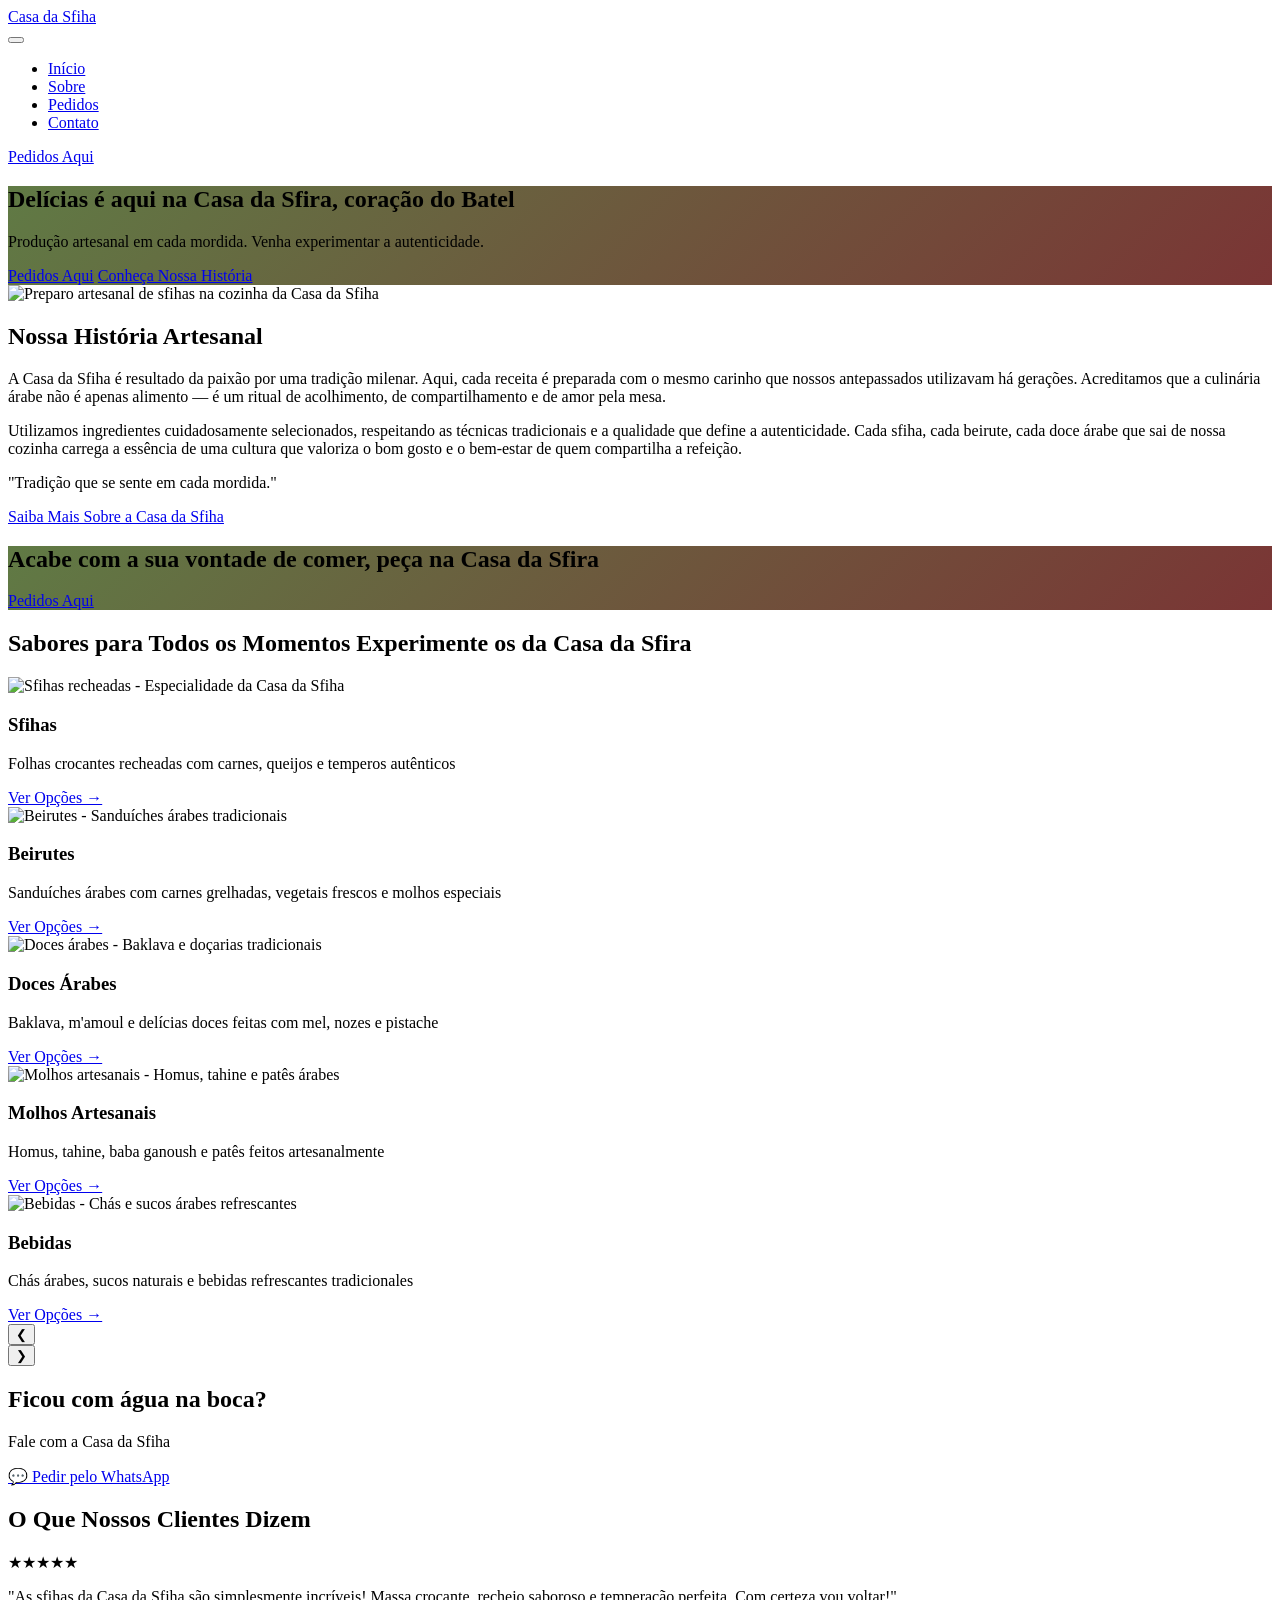
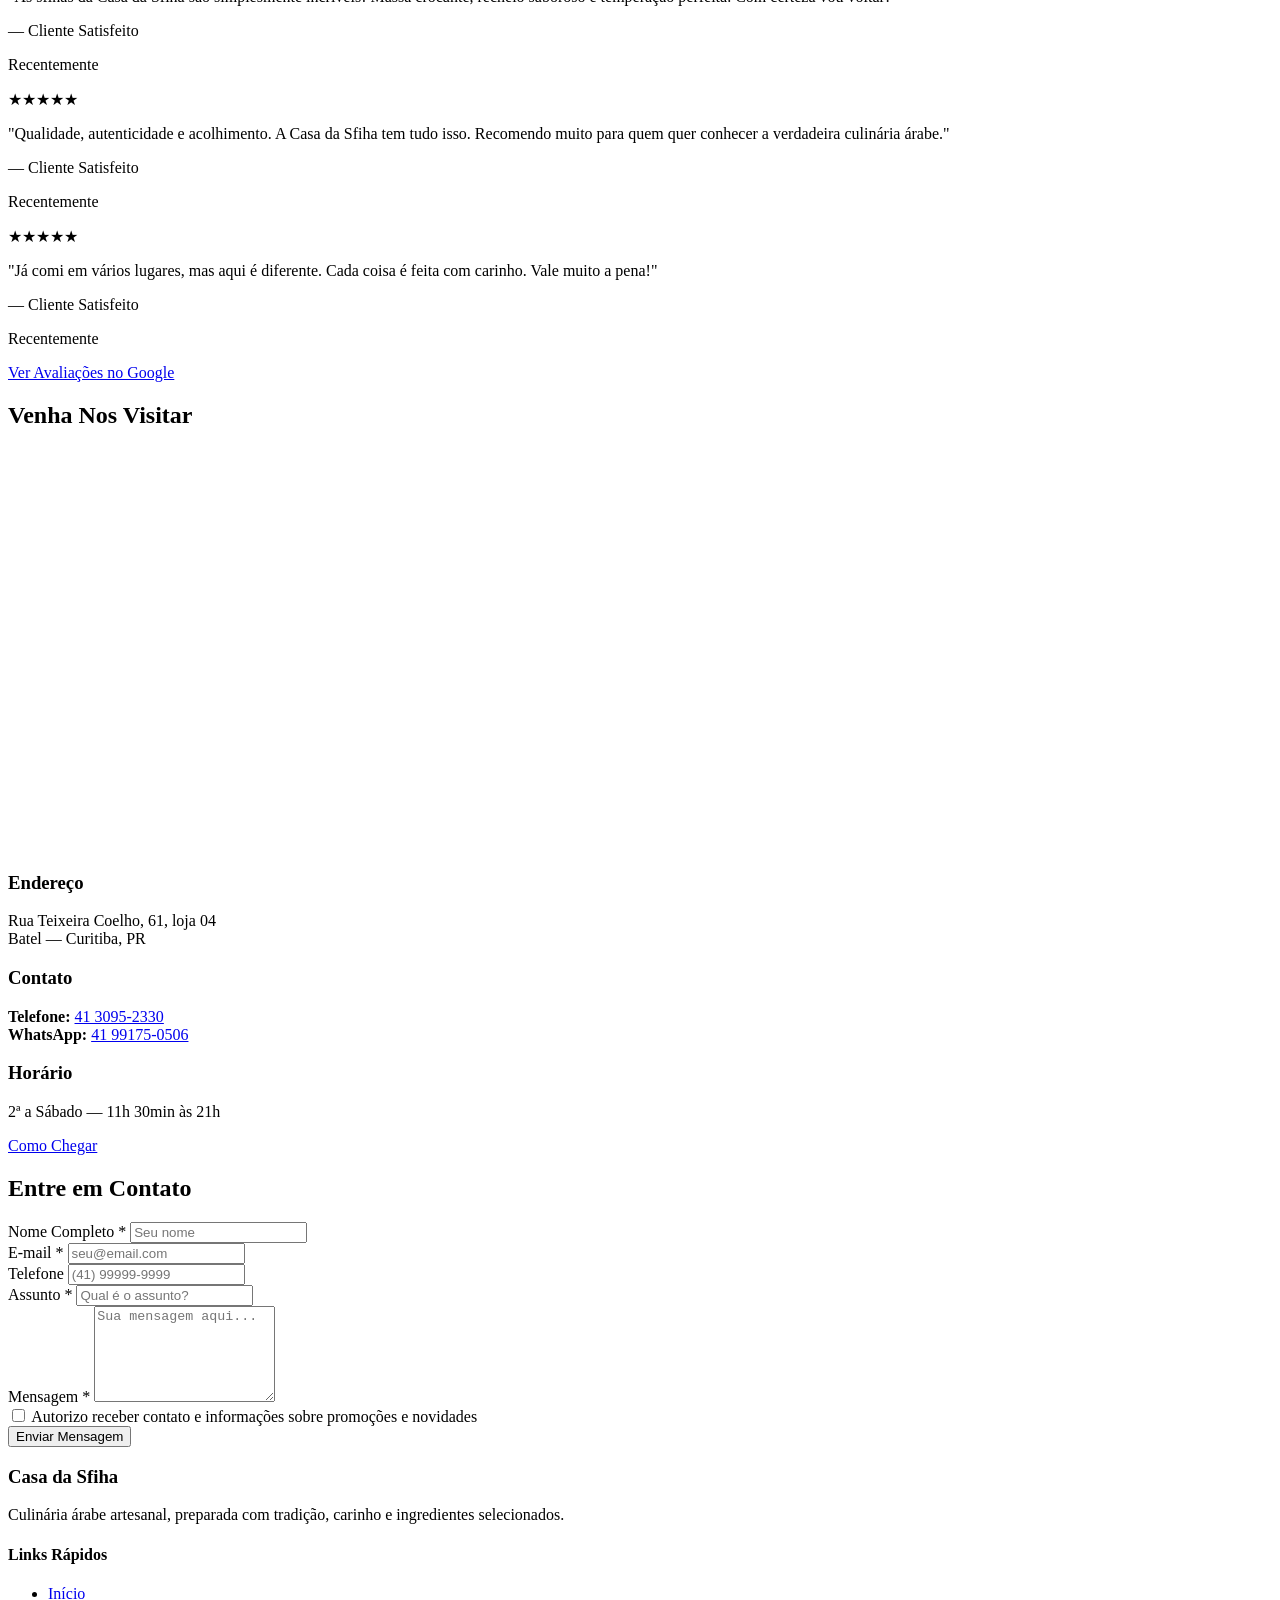
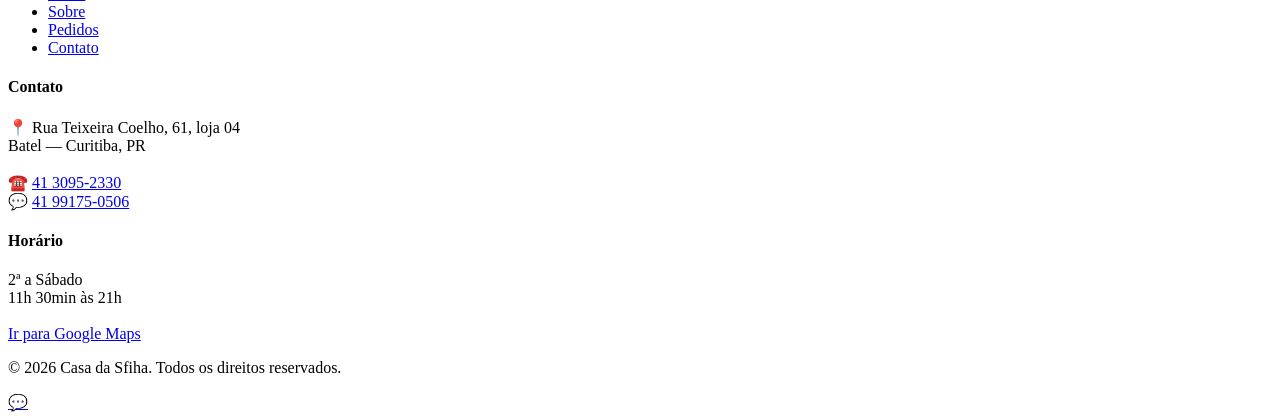
==== index.html @ df7fbed9 "Add files via upload" ====
<!DOCTYPE html>
<html lang="pt-BR">

<head>
    <meta charset="UTF-8">
    <meta name="viewport" content="width=device-width, initial-scale=1.0">
    <meta name="description"
        content="Casa da Sfiha - Culinária árabe artesanal em Curitiba. Sfihas, beirutes e doces árabes feitos com tradição e ingredientes selecionados.">
    <meta name="theme-color" content="#385916">

    <!-- Open Graph para compartilhamento -->
    <meta property="og:title" content="Casa da Sfiha - Culinária Árabe Artesanal">
    <meta property="og:description"
        content="Sfihas, beirutes e doces árabes feitos com tradição, carinho e ingredientes selecionados.">
    <meta property="og:type" content="business.business">
    <meta property="og:locale" content="pt_BR">

    <title>Casa da Sfiha | Culinária Árabe Artesanal em Curitiba</title>

    <!-- Favicon placeholder -->
    <link rel="icon"
        href="data:image/svg+xml,<svg xmlns='http://www.w3.org/2000/svg' viewBox='0 0 100 100'><text y='75' font-size='75' fill='%23385916'>🌯</text></svg>">

    <!-- Google Fonts -->
    <link rel="preconnect" href="https://fonts.googleapis.com">
    <link rel="preconnect" href="https://fonts.gstatic.com" crossorigin>
    <link
        href="https://fonts.googleapis.com/css2?family=Cormorant+Garamond:wght@400;600;700&family=Montserrat:wght@400;500;600;700&display=swap"
        rel="stylesheet">

    <link rel="stylesheet" href="css/style.css">

    <!-- JSON-LD Schema para Restaurante -->
    <script type="application/ld+json">
    {
        "@context": "https://schema.org",
        "@type": "Restaurant",
        "name": "Casa da Sfiha",
        "url": "https://www.casadasfiha.com.br",
        "telephone": "41 3095-2330",
        "address": {
            "@type": "PostalAddress",
            "streetAddress": "Rua Teixeira Coelho, 61, loja 04",
            "addressLocality": "Curitiba",
            "addressRegion": "PR",
            "postalCode": "80420-150",
            "addressCountry": "BR"
        },
        "priceRange": "$$",
        "cuisine": "Arab",
        "openingHoursSpecification": [
            {
                "@type": "OpeningHoursSpecification",
                "dayOfWeek": ["Monday", "Tuesday", "Wednesday", "Thursday", "Friday", "Saturday"],
                "opens": "11:30",
                "closes": "21:00"
            }
        ],
        "sameAs": [
            "https://maps.app.goo.gl/wYWVUgiZSMS3B4j86"
        ]
    }
    </script>
</head>

<body>
    <!-- ========== HEADER STICKY ========== -->
    <header class="header">
        <div class="header__container">
            <!-- Logo -->
            <div class="header__logo">
                <a href="index.html" class="logo-link">
                    <span class="logo-text">Casa da Sfiha</span>
                </a>
            </div>

            <!-- Menu Hamburguer (Mobile) -->
            <button class="header__menu-toggle" id="menuToggle" aria-label="Abrir menu" aria-expanded="false">
                <span></span>
                <span></span>
                <span></span>
            </button>

            <!-- Navegação -->
            <nav class="header__nav" id="headerNav">
                <ul class="header__nav-list">
                    <li><a href="index.html" class="header__nav-link nav-active">Início</a></li>
                    <li><a href="sobre.html" class="header__nav-link">Sobre</a></li>
                    <li><a href="pedidos.html" class="header__nav-link">Pedidos</a></li>
                    <li><a href="contato.html" class="header__nav-link">Contato</a></li>
                </ul>
            </nav>

            <!-- Botão CTA Principal -->
            <a href="pedidos.html" class="header__cta">Pedidos Aqui</a>
        </div>
    </header>

    <!-- ========== HERO SECTION ========== -->
    <section class="hero" id="hero"
        style="background: linear-gradient(135deg, rgba(56, 89, 22, 0.8) 0%, rgba(89, 2, 2, 0.8) 100%), url('images/casa-da-sfiha-hero.jpg') center/cover;">
        <div class="hero__content">
            <h1 class="hero__title">Delícias é aqui na Casa da Sfira, coração do Batel</h1>
            <p class="hero__subtitle">Produção artesanal em cada mordida. Venha experimentar a autenticidade.</p>

            <div class="hero__buttons">
                <a href="pedidos.html" class="btn btn--primary">Pedidos Aqui</a>
                <a href="sobre.html" class="btn btn--secondary">Conheça Nossa História</a>
            </div>
        </div>
        <!-- Placeholder para imagem de fundo -->
        <div class="hero__background"
            style="background: linear-gradient(135deg, rgba(56, 89, 22, 0.7) 0%, rgba(89, 2, 2, 0.7) 100%), url('assets/images/hero-banner.jpg') center/cover; background-attachment: fixed;">
        </div>
    </section>

    <!-- ========== SOBRE A HISTÓRIA ARTESANAL ========== -->
    <section class="section about-story">
        <div class="container">
            <div class="about-story__grid">
                <!-- Imagem -->
                <div class="about-story__image">
                    <!-- Placeholder: Substituir em assets/images/about-artisan.jpg -->
                    <img src="https://images.unsplash.com/photo-1546069901-ba9599a7e63c?w=600&h=500&fit=crop"
                        alt="Preparo artesanal de sfihas na cozinha da Casa da Sfiha" class="img-responsive">
                </div>

                <!-- Conteúdo -->
                <div class="about-story__content">
                    <h2 class="section__title">Nossa História Artesanal</h2>

                    <p class="about-story__text">
                        A Casa da Sfiha é resultado da paixão por uma tradição milenar. Aqui, cada receita é preparada
                        com o mesmo carinho que nossos antepassados utilizavam há gerações. Acreditamos que a culinária
                        árabe não é apenas alimento — é um ritual de acolhimento, de compartilhamento e de amor pela
                        mesa.
                    </p>

                    <p class="about-story__text">
                        Utilizamos ingredientes cuidadosamente selecionados, respeitando as técnicas tradicionais e a
                        qualidade que define a autenticidade. Cada sfiha, cada beirute, cada doce árabe que sai de nossa
                        cozinha carrega a essência de uma cultura que valoriza o bom gosto e o bem-estar de quem
                        compartilha a refeição.
                    </p>

                    <div class="about-story__highlight">
                        <p>"Tradição que se sente em cada mordida."</p>
                    </div>

                    <a href="sobre.html" class="btn btn--primary">Saiba Mais Sobre a Casa da Sfiha</a>
                </div>
            </div>
        </div>
    </section>

    <!-- ========== CTA DE IMPACTO ========== -->
    <section class="cta-banner"
        style="background: linear-gradient(135deg, rgba(56, 89, 22, 0.8) 0%, rgba(89, 2, 2, 0.8) 100%), url('https://images.unsplash.com/photo-1546069901-ba9599a7e63c?w=1200&h=400&fit=crop') center/cover;">
        <div class="container">
            <div class="cta-banner__content">
                <h1 class="cta-banner__title">Acabe com a sua vontade de comer, peça na Casa da Sfira
                </h1>
                <a href="pedidos.html" class="btn btn--tertiary">Pedidos Aqui</a>
            </div>
        </div>
    </section>

    <!-- ========== SEÇÃO CARDÁPIO ========== -->
    <section class="section menu-showcase">
        <div class="container">
            <h1 class="section__title">Sabores para Todos os Momentos Experimente os da Casa da Sfira</h1>

            <!-- Carrossel -->
            <div class="carousel">
                <div class="carousel__track" id="carouselTrack">
                    <!-- Card 1: Sfihas -->
                    <div class="carousel__slide">
                        <div class="menu-card">
                            <div class="menu-card__image">
                                <img src="https://images.unsplash.com/photo-1565958011504-98d6b56dd371?w=400&h=300&fit=crop"
                                    alt="Sfihas recheadas - Especialidade da Casa da Sfiha" class="img-responsive">
                            </div>
                            <div class="menu-card__content">
                                <h3 class="menu-card__title">Sfihas</h3>
                                <p class="menu-card__description">Folhas crocantes recheadas com carnes, queijos e
                                    temperos autênticos</p>
                                <a href="pedidos.html" class="menu-card__link">Ver Opções →</a>
                            </div>
                        </div>
                    </div>

                    <!-- Card 2: Beirutes -->
                    <div class="carousel__slide">
                        <div class="menu-card">
                            <div class="menu-card__image">
                                <img src="https://images.unsplash.com/photo-1520072959219-c595dc870360?w=400&h=300&fit=crop"
                                    alt="Beirutes - Sanduíches árabes tradicionais" class="img-responsive">
                            </div>
                            <div class="menu-card__content">
                                <h3 class="menu-card__title">Beirutes</h3>
                                <p class="menu-card__description">Sanduíches árabes com carnes grelhadas, vegetais
                                    frescos e molhos especiais</p>
                                <a href="pedidos.html" class="menu-card__link">Ver Opções →</a>
                            </div>
                        </div>
                    </div>

                    <!-- Card 3: Doces Árabes -->
                    <div class="carousel__slide">
                        <div class="menu-card">
                            <div class="menu-card__image">
                                <img src="https://images.unsplash.com/photo-1585518419759-71145c13c64a?w=400&h=300&fit=crop"
                                    alt="Doces árabes - Baklava e doçarias tradicionais" class="img-responsive">
                            </div>
                            <div class="menu-card__content">
                                <h3 class="menu-card__title">Doces Árabes</h3>
                                <p class="menu-card__description">Baklava, m'amoul e delícias doces feitas com mel,
                                    nozes e pistache</p>
                                <a href="pedidos.html" class="menu-card__link">Ver Opções →</a>
                            </div>
                        </div>
                    </div>

                    <!-- Card 4: Molhos -->
                    <div class="carousel__slide">
                        <div class="menu-card">
                            <div class="menu-card__image">
                                <img src="https://images.unsplash.com/photo-1580822184713-fc5400e7fe10?w=400&h=300&fit=crop"
                                    alt="Molhos artesanais - Homus, tahine e patês árabes" class="img-responsive">
                            </div>
                            <div class="menu-card__content">
                                <h3 class="menu-card__title">Molhos Artesanais</h3>
                                <p class="menu-card__description">Homus, tahine, baba ganoush e patês feitos
                                    artesanalmente</p>
                                <a href="pedidos.html" class="menu-card__link">Ver Opções →</a>
                            </div>
                        </div>
                    </div>

                    <!-- Card 5: Bebidas -->
                    <div class="carousel__slide">
                        <div class="menu-card">
                            <div class="menu-card__image">
                                <img src="https://images.unsplash.com/photo-1553530666-ba953a5ad39f?w=400&h=300&fit=crop"
                                    alt="Bebidas - Chás e sucos árabes refrescantes" class="img-responsive">
                            </div>
                            <div class="menu-card__content">
                                <h3 class="menu-card__title">Bebidas</h3>
                                <p class="menu-card__description">Chás árabes, sucos naturais e bebidas refrescantes
                                    tradicionales</p>
                                <a href="pedidos.html" class="menu-card__link">Ver Opções →</a>
                            </div>
                        </div>
                    </div>
                </div>

                <!-- Controles do Carrossel -->
                <div class="carousel__controls">
                    <button class="carousel__button carousel__button--prev" id="carouselPrev"
                        aria-label="Slide anterior">❮</button>
                    <div class="carousel__indicators" id="carouselIndicators"></div>
                    <button class="carousel__button carousel__button--next" id="carouselNext"
                        aria-label="Próximo slide">❯</button>
                </div>
            </div>
        </div>
    </section>

    <!-- ========== CTA WHATSAPP ========== -->
    <section class="section whatsapp-cta">
        <div class="container">
            <h2 class="whatsapp-cta__title">Ficou com água na boca?</h2>
            <p class="whatsapp-cta__subtitle">Fale com a Casa da Sfiha</p>

            <a href="https://wa.me/41991750506?text=Olá! Gostaria de fazer um pedido na Casa da Sfiha." target="_blank"
                rel="noopener noreferrer" class="btn btn--success">
                💬 Pedir pelo WhatsApp
            </a>

            <!-- Nota: Placeholder de WhatsApp configurável
            Para usar um número diferente, substitua:
            https://wa.me/41991750506 por https://wa.me/[SEU_NUMERO_COM_CODIGO_PAIS]
            -->
        </div>
    </section>

    <!-- ========== AVALIAÇÕES ========== -->
    <section class="section reviews">
        <div class="container">
            <h2 class="section__title">O Que Nossos Clientes Dizem</h2>

            <!-- Placeholder: Esses são comentários de demonstração
            Para adicionar avaliações reais, substitua os cards abaixo com dados reais do Google Maps ou deixe estruturado para integração via API -->

            <div class="reviews__grid">
                <!-- Card 1 -->
                <div class="review-card">
                    <div class="review-card__stars">★★★★★</div>
                    <p class="review-card__text">
                        "As sfihas da Casa da Sfiha são simplesmente incríveis! Massa crocante, recheio saboroso e
                        temperação perfeita. Com certeza vou voltar!"
                    </p>
                    <p class="review-card__author">— Cliente Satisfeito</p>
                    <p class="review-card__date">Recentemente</p>
                </div>

                <!-- Card 2 -->
                <div class="review-card">
                    <div class="review-card__stars">★★★★★</div>
                    <p class="review-card__text">
                        "Qualidade, autenticidade e acolhimento. A Casa da Sfiha tem tudo isso. Recomendo muito para
                        quem quer conhecer a verdadeira culinária árabe."
                    </p>
                    <p class="review-card__author">— Cliente Satisfeito</p>
                    <p class="review-card__date">Recentemente</p>
                </div>

                <!-- Card 3 -->
                <div class="review-card">
                    <div class="review-card__stars">★★★★★</div>
                    <p class="review-card__text">
                        "Já comi em vários lugares, mas aqui é diferente. Cada coisa é feita com carinho. Vale muito a
                        pena!"
                    </p>
                    <p class="review-card__author">— Cliente Satisfeito</p>
                    <p class="review-card__date">Recentemente</p>
                </div>
            </div>

            <div class="reviews__cta">
                <a href="https://maps.app.goo.gl/wYWVUgiZSMS3B4j86" target="_blank" rel="noopener noreferrer"
                    class="btn btn--primary">
                    Ver Avaliações no Google
                </a>
            </div>
        </div>
    </section>

    <!-- ========== LOCALIZAÇÃO E MAPA ========== -->
    <section class="section location">
        <div class="container">
            <h2 class="section__title">Venha Nos Visitar</h2>

            <div class="location__grid">
                <!-- Mapa -->
                <div class="location__map">
                    <iframe
                        src="https://www.google.com/maps/embed?pb=!1m18!1m12!1m3!1d3669.485749019373!2d-49.28891762346813!3d-25.441265387053656!2m3!1f0!2f0!3f0!3m2!1i1024!2i768!4f13.1!3m3!1m2!1s0x94dce38990947773%3A0xddafd2ebb3fb9949!2sR.%20Teixeira%20Coelho%2C%2061%20-%20Batel%2C%20Curitiba%20-%20PR%2C%2080420-150!5e0!3m2!1spt-BR!2sbr!4v1234567890"
                        width="100%" height="400" style="border:0;" allowfullscreen="" loading="lazy"
                        referrerpolicy="no-referrer-when-downgrade"
                        title="Localização da Casa da Sfiha no Google Maps"></iframe>
                </div>

                <!-- Informações -->
                <div class="location__info">
                    <h3>Endereço</h3>
                    <p class="location__address">
                        Rua Teixeira Coelho, 61, loja 04<br>
                        Batel — Curitiba, PR
                    </p>

                    <h3>Contato</h3>
                    <p>
                        <strong>Telefone:</strong> <a href="tel:4130952330">41 3095-2330</a><br>
                        <strong>WhatsApp:</strong> <a href="https://wa.me/41991750506" target="_blank"
                            rel="noopener noreferrer">41 99175-0506</a>
                    </p>

                    <h3>Horário</h3>
                    <p>2ª a Sábado — 11h 30min às 21h</p>

                    <a href="https://www.google.com/maps/place/R.+Teixeira+Coelho,+61+-+Batel,+Curitiba+-+PR,+80420-150/@-25.4412655,-49.2889176,17z/"
                        target="_blank" rel="noopener noreferrer" class="btn btn--primary">
                        Como Chegar
                    </a>
                </div>
            </div>
        </div>
    </section>

    <!-- ========== FORMULÁRIO DE CONTATO ========== -->
    <section class="section contact-form-section">
        <div class="container">
            <h2 class="section__title">Entre em Contato</h2>

            <form class="contact-form" id="contactForm" novalidate>
                <div class="form-group">
                    <label for="name" class="form-label">Nome Completo *</label>
                    <input type="text" id="name" name="name" class="form-input" placeholder="Seu nome" required
                        aria-required="true">
                    <span class="form-error" id="nameError"></span>
                </div>

                <div class="form-group">
                    <label for="email" class="form-label">E-mail *</label>
                    <input type="email" id="email" name="email" class="form-input" placeholder="seu@email.com" required
                        aria-required="true">
                    <span class="form-error" id="emailError"></span>
                </div>

                <div class="form-group">
                    <label for="phone" class="form-label">Telefone</label>
                    <input type="tel" id="phone" name="phone" class="form-input" placeholder="(41) 99999-9999">
                </div>

                <div class="form-group">
                    <label for="subject" class="form-label">Assunto *</label>
                    <input type="text" id="subject" name="subject" class="form-input" placeholder="Qual é o assunto?"
                        required aria-required="true">
                    <span class="form-error" id="subjectError"></span>
                </div>

                <div class="form-group">
                    <label for="message" class="form-label">Mensagem *</label>
                    <textarea id="message" name="message" class="form-input form-textarea"
                        placeholder="Sua mensagem aqui..." rows="6" required aria-required="true"></textarea>
                    <span class="form-error" id="messageError"></span>
                </div>

                <div class="form-group form-group--checkbox">
                    <input type="checkbox" id="consent" name="consent" class="form-checkbox">
                    <label for="consent" class="form-label form-label--checkbox">
                        Autorizo receber contato e informações sobre promoções e novidades
                    </label>
                </div>

                <button type="submit" class="btn btn--primary btn--large">Enviar Mensagem</button>

                <!-- Mensagem de sucesso (frontend apenas) -->
                <div class="form-success" id="formSuccess" style="display: none;">
                    ✓ Mensagem enviada com sucesso! Entraremos em contato em breve.
                </div>
            </form>

            <!-- Nota: Este formulário foi configurado para demonstração frontend apenas.
            Para integração com backend, configure um dos seguintes serviços:
            - Formspree (https://formspree.io/)
            - EmailJS (https://www.emailjs.com/)
            - Seu próprio backend (Node.js, PHP, etc.)
            -->
        </div>
    </section>

    <!-- ========== RODAPÉ ========== -->
    <footer class="footer">
        <div class="container">
            <div class="footer__grid">
                <!-- Logo e descrição -->
                <div class="footer__col">
                    <h3 class="footer__logo">Casa da Sfiha</h3>
                    <p class="footer__description">
                        Culinária árabe artesanal, preparada com tradição, carinho e ingredientes selecionados.
                    </p>
                </div>

                <!-- Links Rápidos -->
                <div class="footer__col">
                    <h4 class="footer__title">Links Rápidos</h4>
                    <ul class="footer__list">
                        <li><a href="index.html" class="footer__link">Início</a></li>
                        <li><a href="sobre.html" class="footer__link">Sobre</a></li>
                        <li><a href="pedidos.html" class="footer__link">Pedidos</a></li>
                        <li><a href="contato.html" class="footer__link">Contato</a></li>
                    </ul>
                </div>

                <!-- Contato -->
                <div class="footer__col">
                    <h4 class="footer__title">Contato</h4>
                    <p class="footer__contact">
                        📍 Rua Teixeira Coelho, 61, loja 04<br>
                        Batel — Curitiba, PR<br><br>
                        ☎️ <a href="tel:4130952330" class="footer__link">41 3095-2330</a><br>
                        💬 <a href="https://wa.me/41991750506" target="_blank" rel="noopener noreferrer"
                            class="footer__link">41 99175-0506</a>
                    </p>
                </div>

                <!-- Horário -->
                <div class="footer__col">
                    <h4 class="footer__title">Horário</h4>
                    <p class="footer__hours">
                        2ª a Sábado<br>
                        11h 30min às 21h<br><br>
                        <a href="https://maps.app.goo.gl/wYWVUgiZSMS3B4j86" target="_blank" rel="noopener noreferrer"
                            class="footer__link">
                            Ir para Google Maps
                        </a>
                    </p>
                </div>
            </div>

            <!-- Copyright -->
            <div class="footer__bottom">
                <p class="footer__copyright">© 2026 Casa da Sfiha. Todos os direitos reservados.</p>
            </div>
        </div>
    </footer>

    <!-- ========== BOTÃO FLUTUANTE WHATSAPP ========== -->
    <a href="https://wa.me/41991750506?text=Olá! Gostaria de fazer um pedido na Casa da Sfiha." target="_blank"
        rel="noopener noreferrer" class="whatsapp-float" aria-label="Contato WhatsApp" title="Fale conosco no WhatsApp">
        💬
    </a>

    <!-- Script -->
    <script src="js/script.js"></script>
</body>

</html>
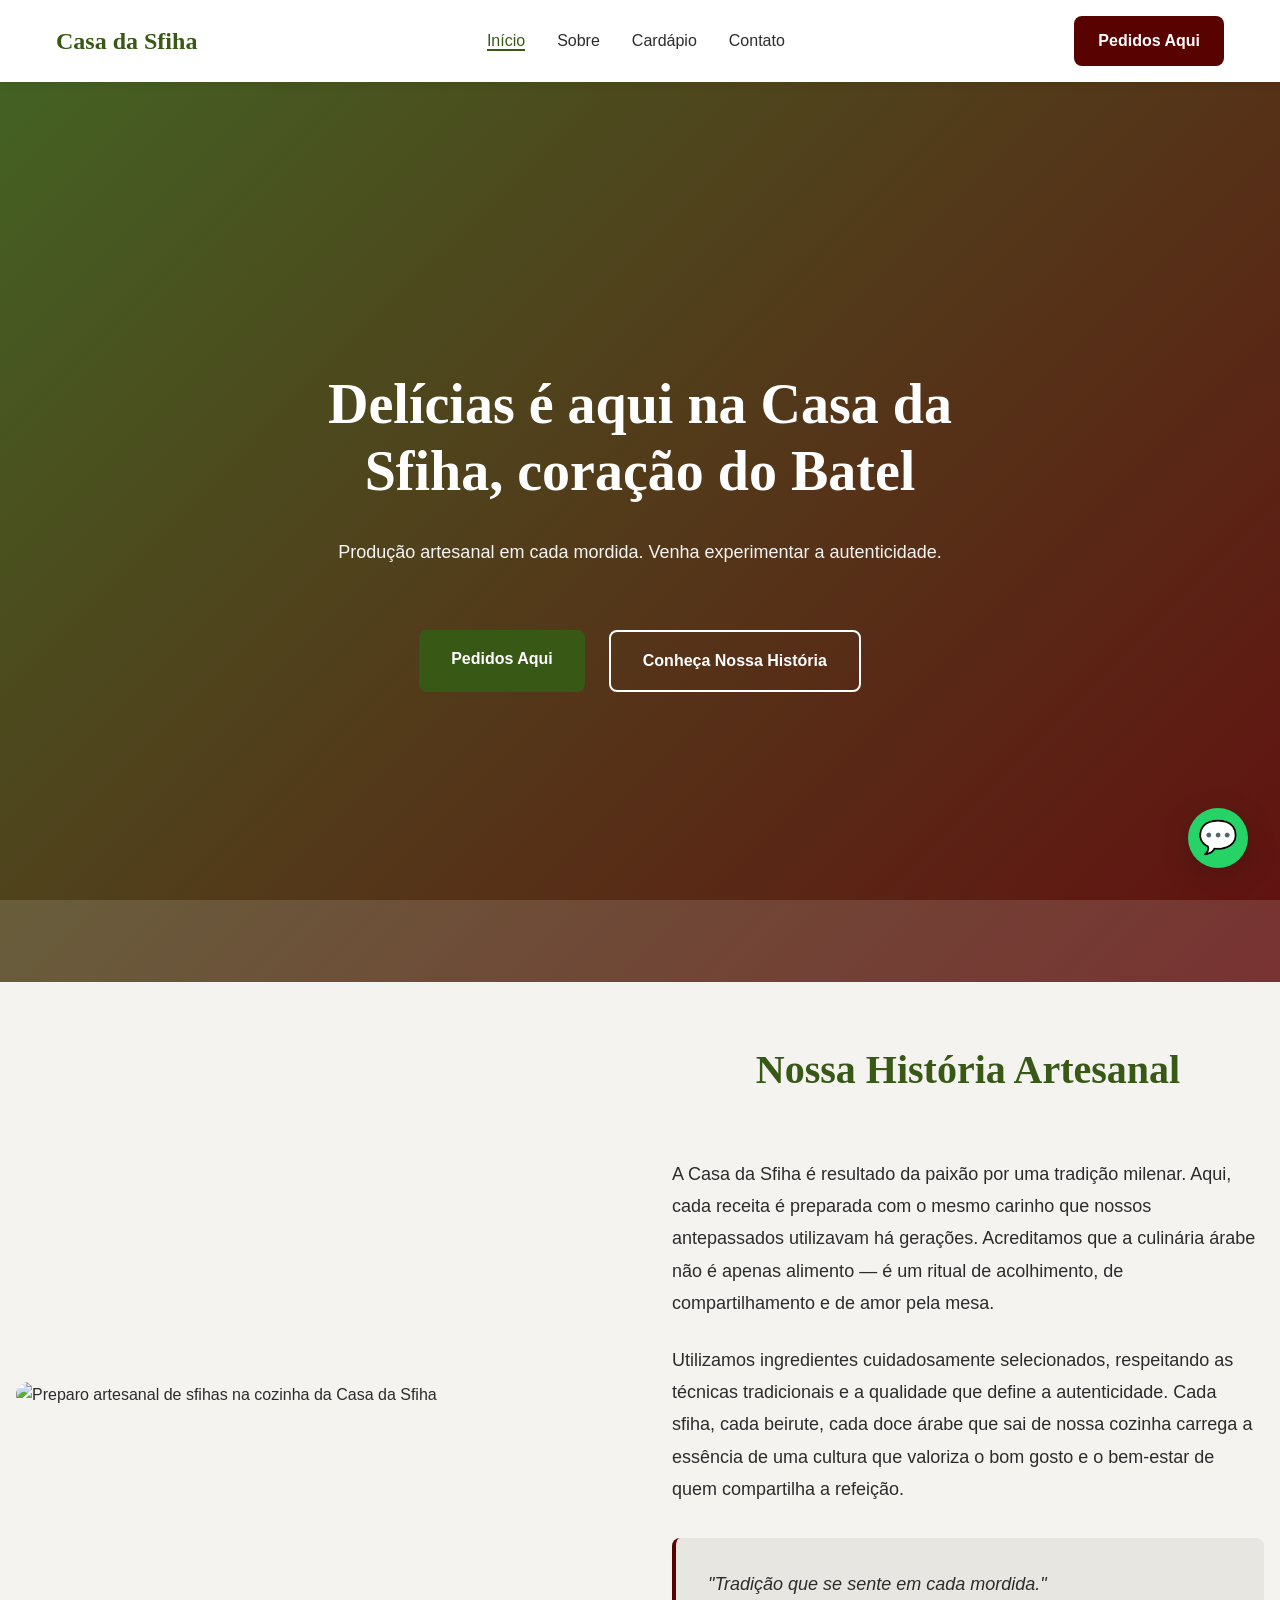
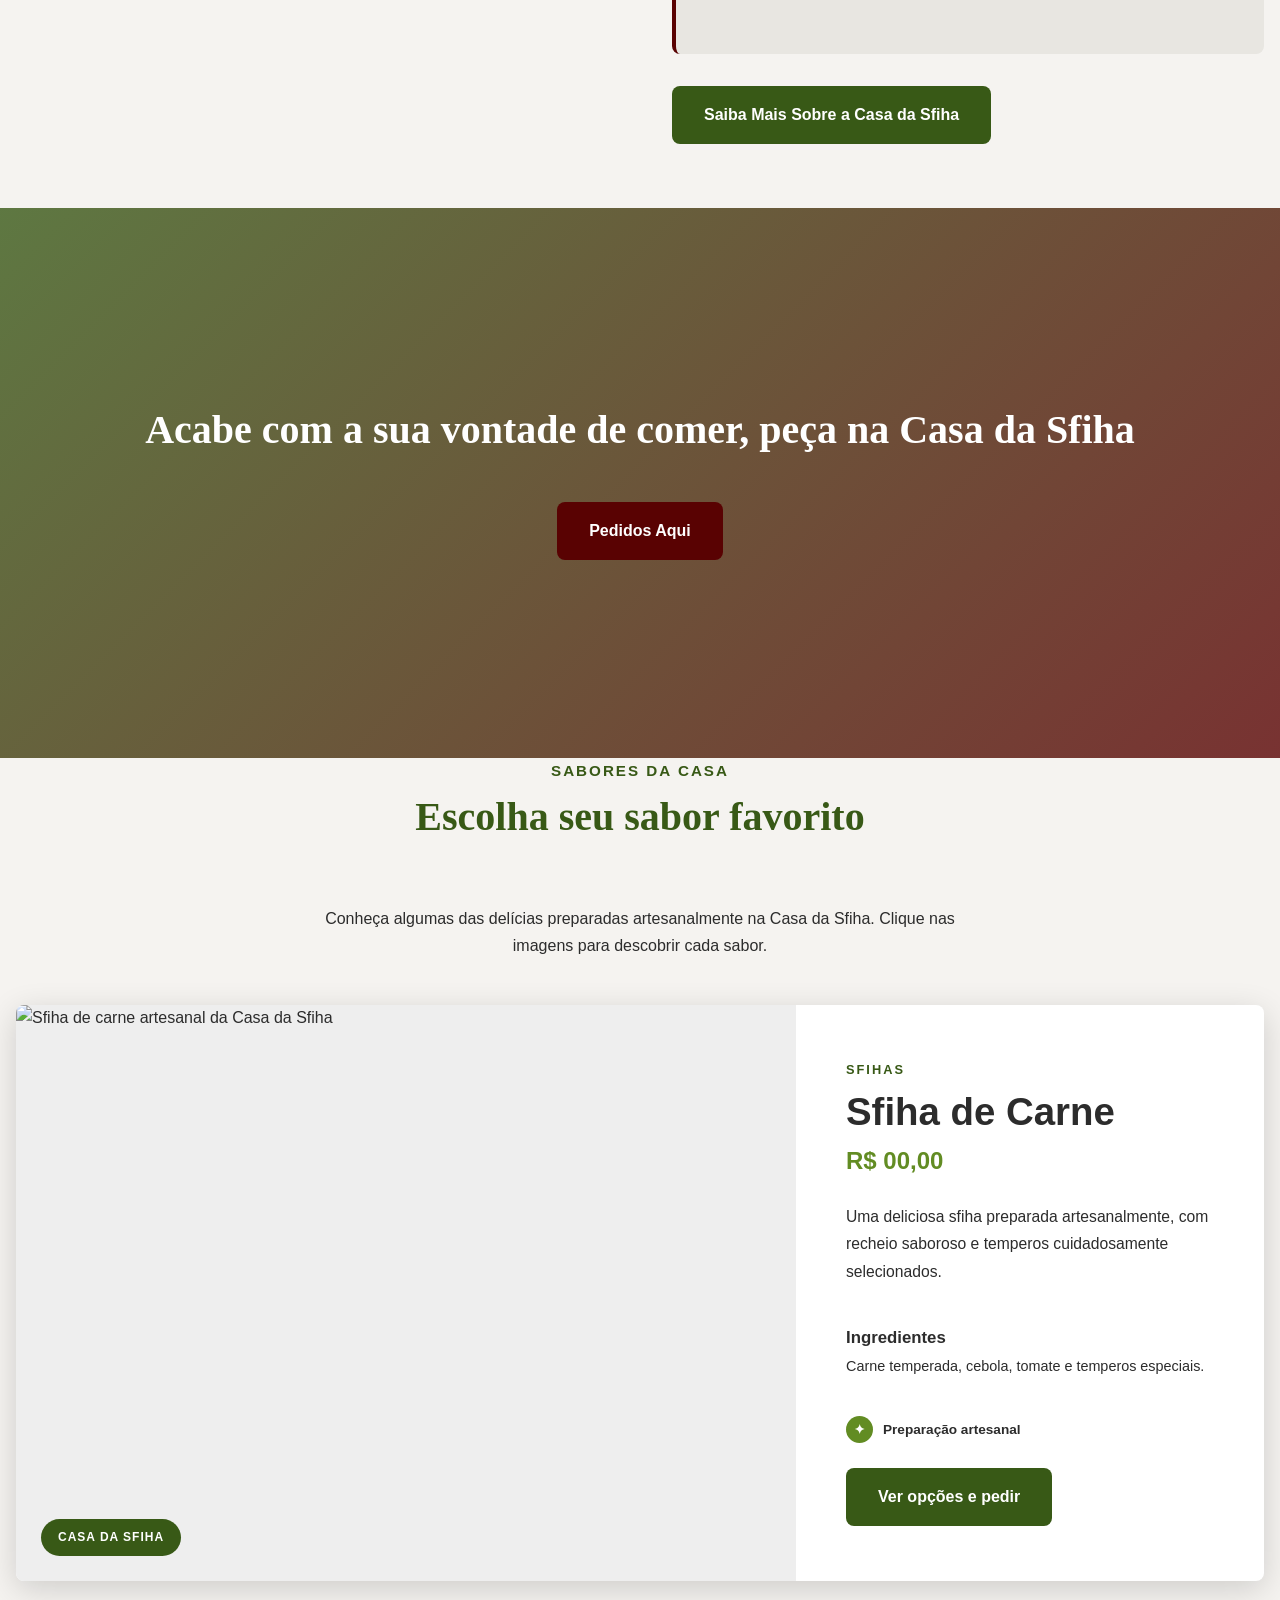
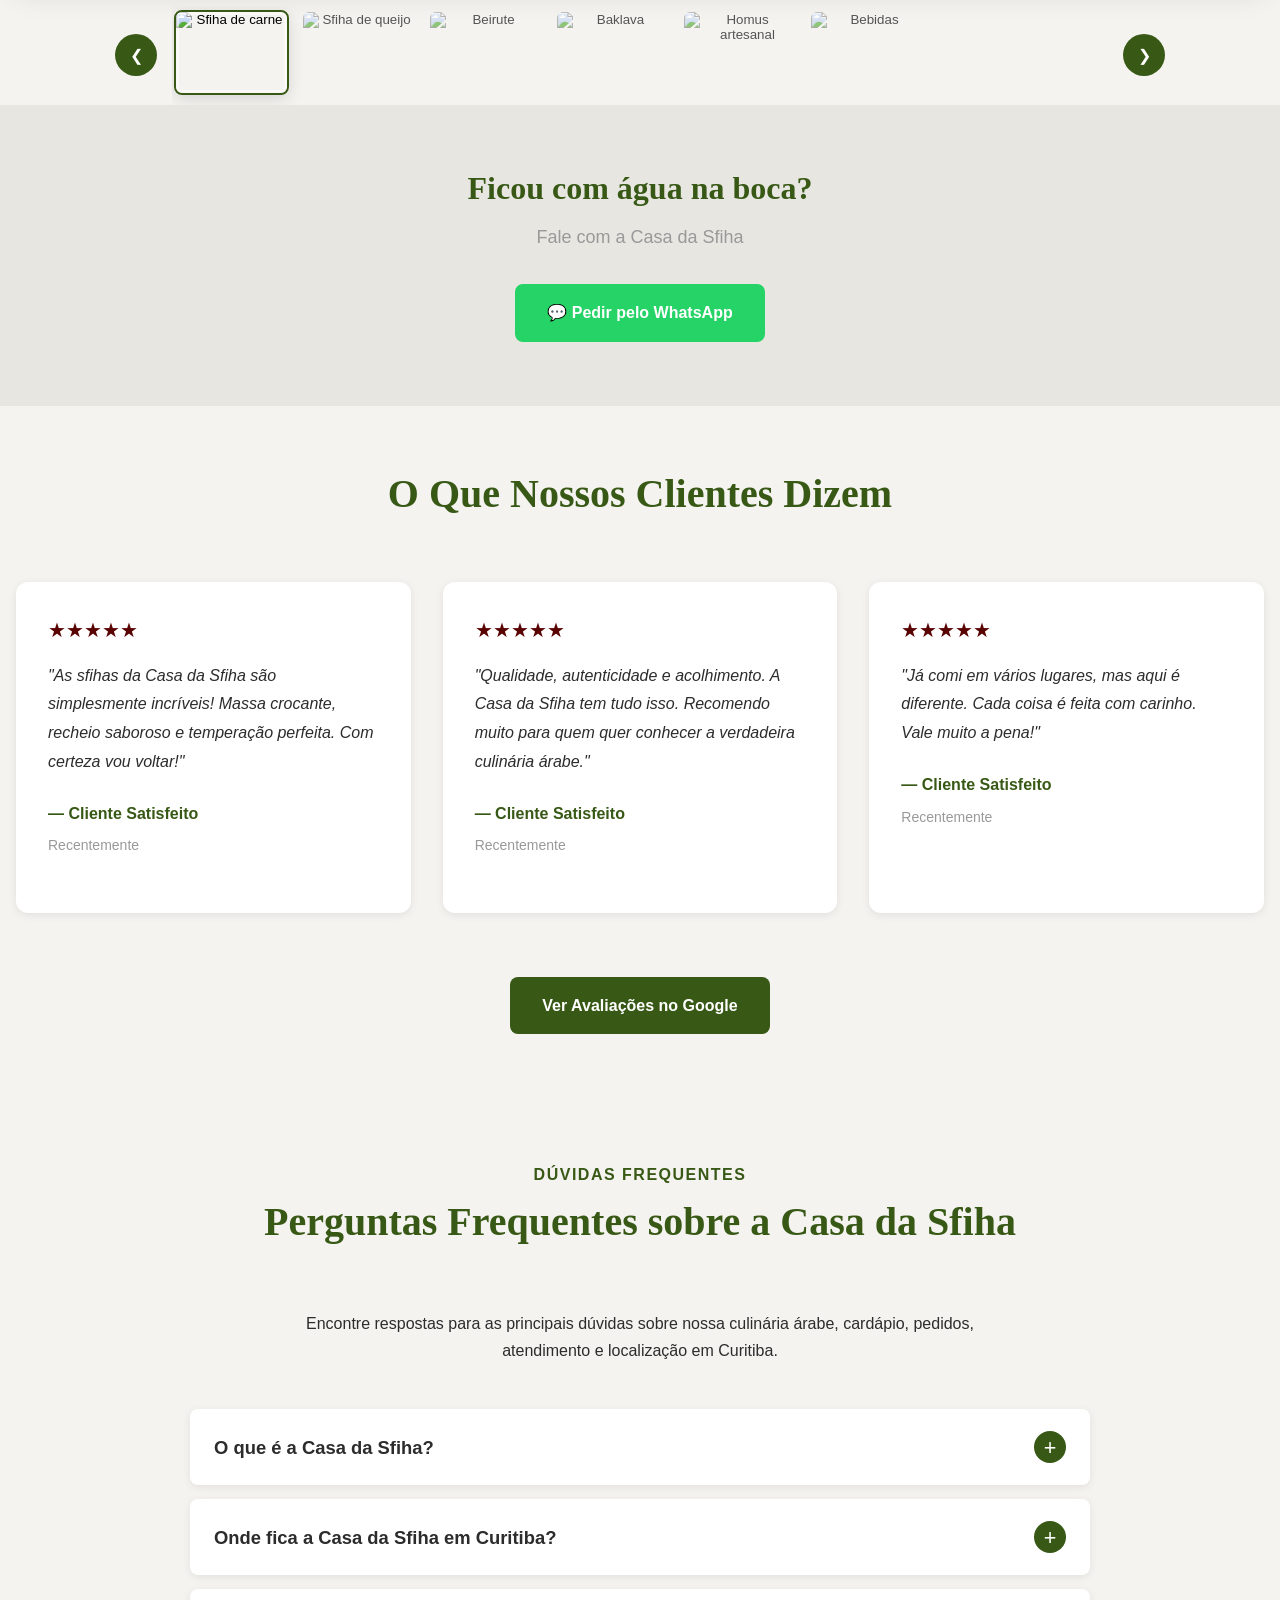
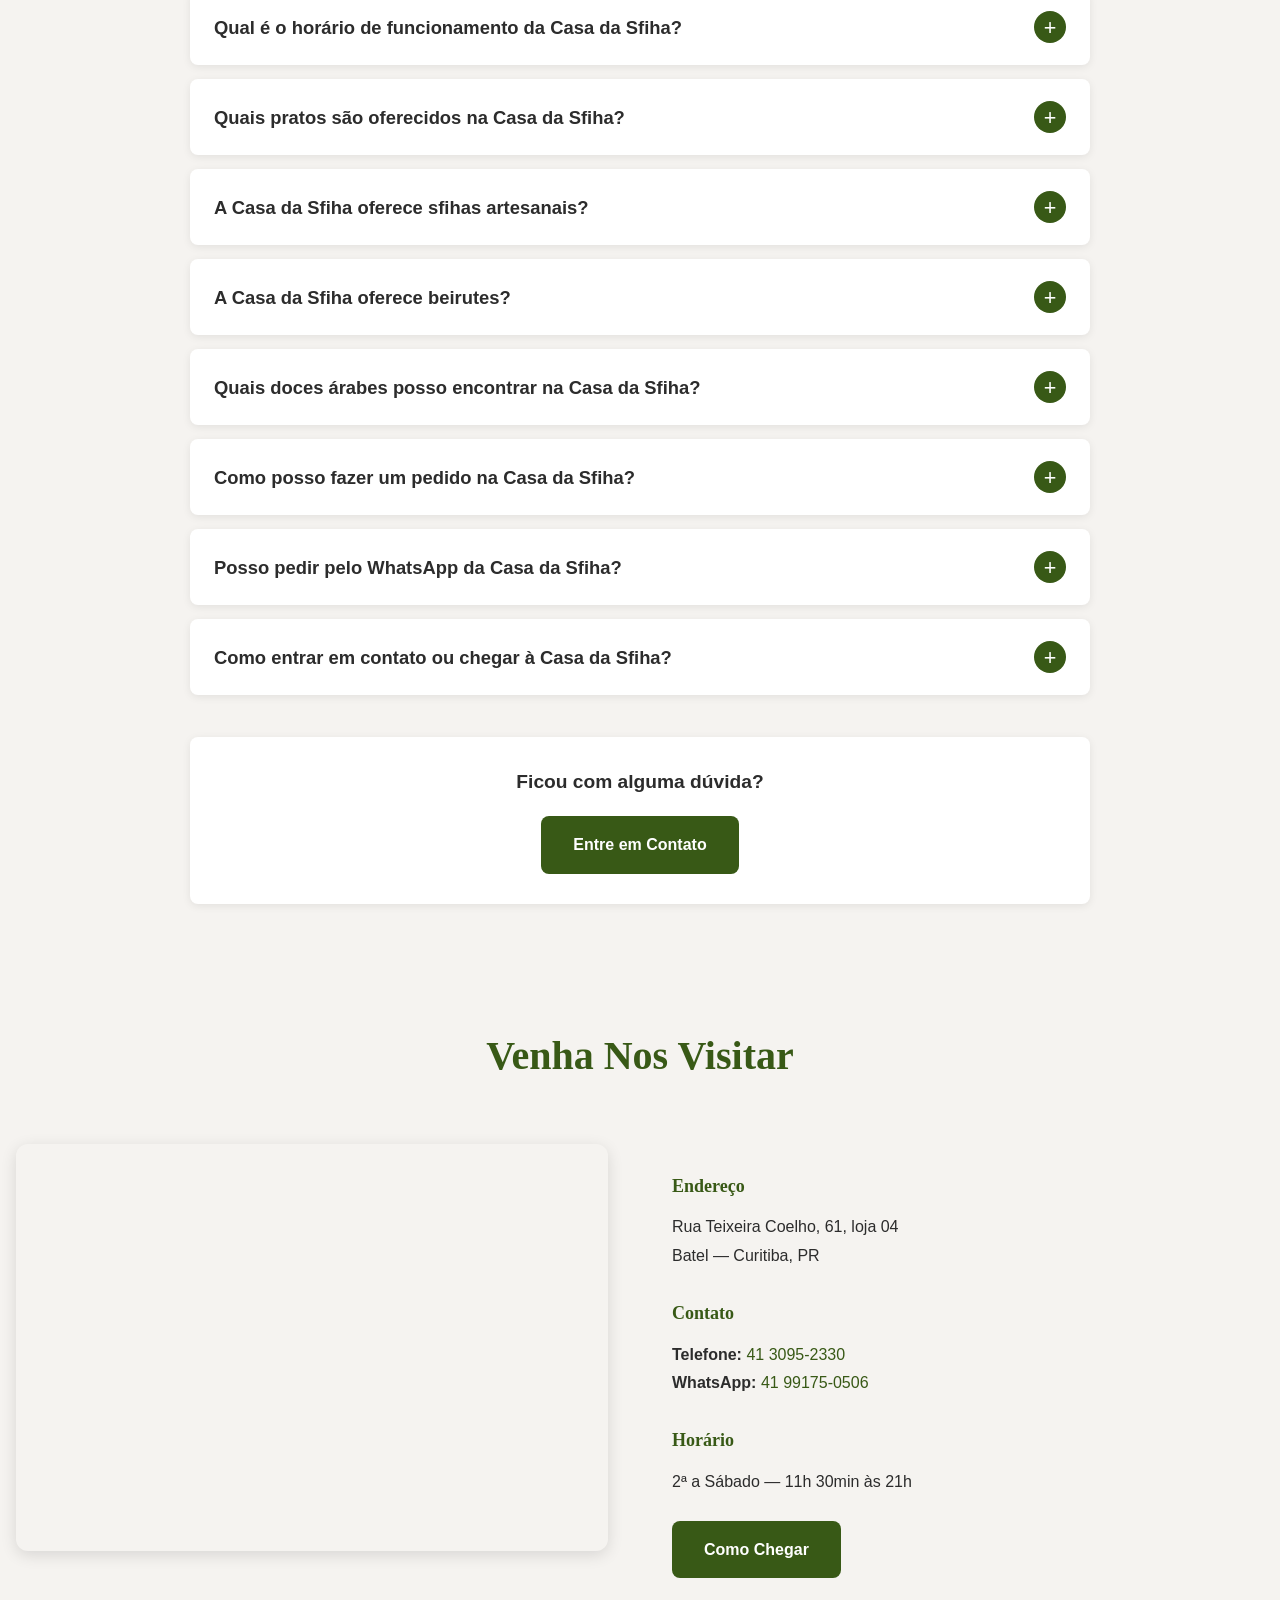
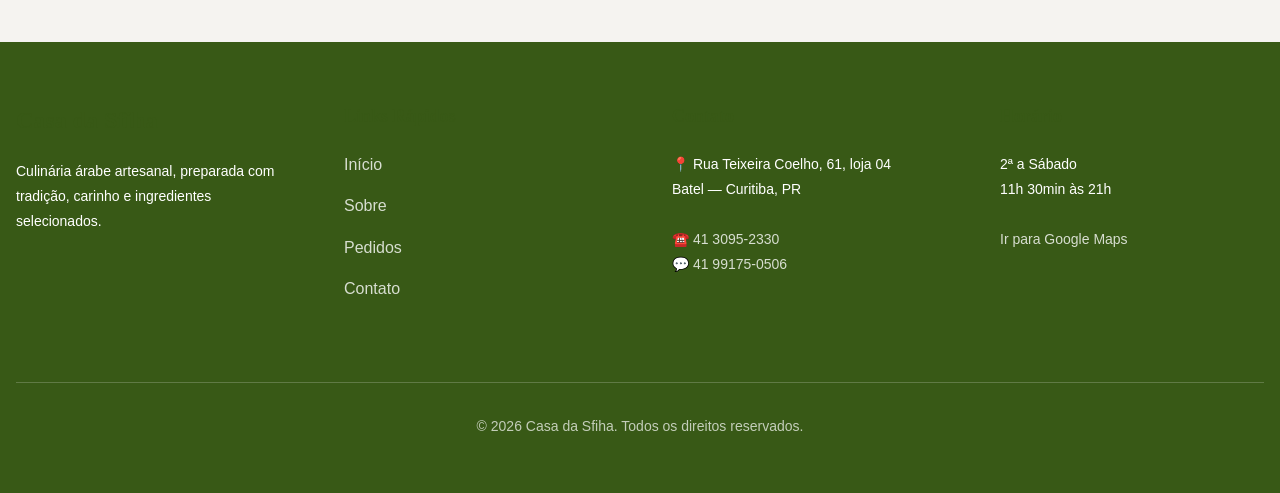
==== commit 1433648c: "Add files via upload" ====
--- a/index.html
+++ b/index.html
@@ -86,13 +86,13 @@
                 <ul class="header__nav-list">
                     <li><a href="index.html" class="header__nav-link nav-active">Início</a></li>
                     <li><a href="sobre.html" class="header__nav-link">Sobre</a></li>
-                    <li><a href="pedidos.html" class="header__nav-link">Pedidos</a></li>
+                    <li><a href="cardapio.html" class="header__nav-link">Cardápio</a></li>
                     <li><a href="contato.html" class="header__nav-link">Contato</a></li>
                 </ul>
             </nav>
 
             <!-- Botão CTA Principal -->
-            <a href="pedidos.html" class="header__cta">Pedidos Aqui</a>
+            <a href="cardapio.html" class="header__cta">Pedidos Aqui</a>
         </div>
     </header>
 
@@ -100,11 +100,11 @@
     <section class="hero" id="hero"
         style="background: linear-gradient(135deg, rgba(56, 89, 22, 0.8) 0%, rgba(89, 2, 2, 0.8) 100%), url('images/casa-da-sfiha-hero.jpg') center/cover;">
         <div class="hero__content">
-            <h1 class="hero__title">Delícias é aqui na Casa da Sfira, coração do Batel</h1>
+            <h1 class="hero__title">Delícias é aqui na Casa da Sfiha, coração do Batel</h1>
             <p class="hero__subtitle">Produção artesanal em cada mordida. Venha experimentar a autenticidade.</p>
 
             <div class="hero__buttons">
-                <a href="pedidos.html" class="btn btn--primary">Pedidos Aqui</a>
+                <a href="cardapio.html" class="btn btn--primary">Pedidos Aqui</a>
                 <a href="sobre.html" class="btn btn--secondary">Conheça Nossa História</a>
             </div>
         </div>
@@ -158,22 +158,243 @@
         style="background: linear-gradient(135deg, rgba(56, 89, 22, 0.8) 0%, rgba(89, 2, 2, 0.8) 100%), url('https://images.unsplash.com/photo-1546069901-ba9599a7e63c?w=1200&h=400&fit=crop') center/cover;">
         <div class="container">
             <div class="cta-banner__content">
-                <h1 class="cta-banner__title">Acabe com a sua vontade de comer, peça na Casa da Sfira
-                </h1>
-                <a href="pedidos.html" class="btn btn--tertiary">Pedidos Aqui</a>
+                <h2 class="cta-banner__title">Acabe com a sua vontade de comer, peça na Casa da Sfiha
+                </h2>
+                <a href="index.html" class="btn btn--tertiary">Pedidos Aqui</a>
             </div>
         </div>
     </section>
 
-    <!-- ========== SEÇÃO CARDÁPIO ========== -->
+
+
+    <!-- =========================================================
+     GALERIA INTERATIVA DE PRATOS
+     ========================================================= -->
+
+    <section class="section-showcase" id="destaques"><!-- -showcase id="destaques"-->
+
+        <div class="container">
+
+            <!-- Cabeçalho -->
+            <div class="dishes-showcase__header">
+
+                <span class="dishes-showcase__eyebrow">
+                    Sabores da Casa
+                </span>
+
+                <h2 class="section__title">
+                    Escolha seu sabor favorito
+                </h2>
+
+                <p class="dishes-showcase__intro">
+                    Conheça algumas das delícias preparadas artesanalmente
+                    na Casa da Sfiha. Clique nas imagens para descobrir
+                    cada sabor.
+                </p>
+
+            </div>
+
+
+            <!-- Área principal -->
+            <div class="dishes-gallery">
+
+                <!-- Imagem principal -->
+                <div class="dishes-gallery__featured">
+
+                    <div class="dishes-gallery__image-wrapper">
+
+                        <img id="dishFeaturedImage" src="assets/images/sfiha-carne.jpg"
+                            alt="Sfiha de carne artesanal da Casa da Sfiha" class="dishes-gallery__featured-image">
+
+                        <div class="dishes-gallery__badge">
+                            Casa da Sfiha
+                        </div>
+
+                    </div>
+
+                </div>
+
+
+                <!-- Informações do prato -->
+                <div class="dishes-gallery__info">
+
+                    <span class="dishes-gallery__category" id="dishCategory">
+                        SFIHAS
+                    </span>
+
+                    <h3 class="dishes-gallery__title" id="dishTitle">
+                        Sfiha de Carne
+                    </h3>
+
+                    <div class="dishes-gallery__price" id="dishPrice">
+                        R$ 00,00
+                    </div>
+
+                    <p class="dishes-gallery__description" id="dishDescription">
+                        Uma deliciosa sfiha preparada artesanalmente,
+                        com recheio saboroso e temperos cuidadosamente
+                        selecionados.
+                    </p>
+
+
+                    <!-- Ingredientes -->
+                    <div class="dishes-gallery__ingredients">
+
+                        <h4>
+                            Ingredientes
+                        </h4>
+
+                        <p id="dishIngredients">
+                            Carne temperada, cebola, tomate e
+                            temperos especiais.
+                        </p>
+
+                    </div>
+
+
+                    <!-- Destaque -->
+                    <div class="dishes-gallery__highlight">
+
+                        <span class="dishes-gallery__highlight-icon">
+                            ✦
+                        </span>
+
+                        <span id="dishHighlight">
+                            Preparação artesanal
+                        </span>
+
+                    </div>
+
+
+                    <!-- CTA -->
+                    <a href="cardapio.html" class="btn btn--primary dishes-gallery__button">
+                        Ver opções e pedir
+                    </a>
+
+                </div>
+
+            </div>
+
+
+            <!-- Miniaturas -->
+            <div class="dishes-gallery__navigation">
+
+                <button type="button" class="dishes-gallery__arrow dishes-gallery__arrow--prev" id="dishPrev"
+                    aria-label="Prato anterior">
+                    ❮
+                </button>
+
+
+                <div class="dishes-gallery__thumbnails" id="dishThumbnails">
+
+
+                    <!-- PRATO 1 -->
+
+                    <button type="button" class="dish-thumbnail active" data-image="assets/images/sfiha-carne.jpg"
+                        data-alt="Sfiha de carne artesanal" data-category="SFihas" data-title="Sfiha de Carne"
+                        data-price="R$ 00,00"
+                        data-description="Uma deliciosa sfiha preparada artesanalmente, com recheio saboroso e temperos cuidadosamente selecionados."
+                        data-ingredients="Carne temperada, cebola, tomate e temperos especiais."
+                        data-highlight="Preparação artesanal">
+
+                        <img src="assets/images/sfiha-carne.jpg" alt="Sfiha de carne">
+
+                    </button>
+
+
+                    <!-- PRATO 2 -->
+
+                    <button type="button" class="dish-thumbnail" data-image="assets/images/sfiha-queijo.jpg"
+                        data-alt="Sfiha de queijo artesanal" data-category="SFihas" data-title="Sfiha de Queijo"
+                        data-price="R$ 00,00"
+                        data-description="Massa artesanal combinada com um recheio cremoso e saboroso, perfeita para quem aprecia uma opção mais suave."
+                        data-ingredients="Queijo, temperos selecionados e massa artesanal."
+                        data-highlight="Sabor e cremosidade">
+
+                        <img src="assets/images/sfiha-queijo.jpg" alt="Sfiha de queijo">
+
+                    </button>
+
+
+                    <!-- PRATO 3 -->
+
+                    <button type="button" class="dish-thumbnail" data-image="assets/images/beirute.jpg"
+                        data-alt="Beirute artesanal da Casa da Sfiha" data-category="BEIRUTES" data-title="Beirute"
+                        data-price="R$ 00,00"
+                        data-description="Sanduíche árabe preparado com ingredientes selecionados, combinando sabores marcantes e uma experiência completa."
+                        data-ingredients="Carne grelhada, vegetais frescos e molho especial."
+                        data-highlight="Clássico da culinária árabe">
+
+                        <img src="assets/images/beirute.jpg" alt="Beirute">
+
+                    </button>
+
+
+                    <!-- PRATO 4 -->
+
+                    <button type="button" class="dish-thumbnail" data-image="assets/images/baklava.jpg"
+                        data-alt="Doce árabe da Casa da Sfiha" data-category="DOCES ÁRABES" data-title="Baklava"
+                        data-price="R$ 00,00"
+                        data-description="Uma tradicional sobremesa árabe que combina texturas delicadas e sabores marcantes."
+                        data-ingredients="Massa, mel, nozes e pistache." data-highlight="Doçaria árabe tradicional">
+
+                        <img src="assets/images/baklava.jpg" alt="Baklava">
+
+                    </button>
+
+
+                    <!-- PRATO 5 -->
+
+                    <button type="button" class="dish-thumbnail" data-image="assets/images/homus.jpg"
+                        data-alt="Homus artesanal da Casa da Sfiha" data-category="MOLHOS ARTESANAIS" data-title="Homus"
+                        data-price="R$ 00,00"
+                        data-description="Preparação tradicional da culinária árabe, feita artesanalmente para acompanhar diferentes momentos da refeição."
+                        data-ingredients="Grão-de-bico, tahine, limão e temperos." data-highlight="Receita tradicional">
+
+                        <img src="assets/images/homus.jpg" alt="Homus artesanal">
+
+                    </button>
+
+
+                    <!-- PRATO 6 -->
+
+                    <button type="button" class="dish-thumbnail" data-image="assets/images/bebidas.jpg"
+                        data-alt="Bebidas da Casa da Sfiha" data-category="BEBIDAS" data-title="Bebidas"
+                        data-price="R$ 00,00"
+                        data-description="Opções refrescantes para acompanhar as especialidades da Casa da Sfiha."
+                        data-ingredients="Consulte as opções disponíveis."
+                        data-highlight="Para acompanhar sua refeição">
+
+                        <img src="assets/images/bebidas.jpg" alt="Bebidas">
+
+                    </button>
+
+                </div>
+
+
+                <button type="button" class="dishes-gallery__arrow dishes-gallery__arrow--next" id="dishNext"
+                    aria-label="Próximo prato">
+                    ❯
+                </button>
+
+            </div>
+
+        </div>
+
+    </section>
+
+
+
+
+    <!-- ========== SEÇÃO CARDÁPIO ========== 
     <section class="section menu-showcase">
         <div class="container">
-            <h1 class="section__title">Sabores para Todos os Momentos Experimente os da Casa da Sfira</h1>
-
-            <!-- Carrossel -->
+            <h2 class="section__title">Sabores para Todos os Momentos Experimente os da Casa da Sfiha</h2>
+
+            <!- Carrossel ->
             <div class="carousel">
                 <div class="carousel__track" id="carouselTrack">
-                    <!-- Card 1: Sfihas -->
+                    <!- Card 1: Sfihas ->
                     <div class="carousel__slide">
                         <div class="menu-card">
                             <div class="menu-card__image">
@@ -189,7 +410,7 @@
                         </div>
                     </div>
 
-                    <!-- Card 2: Beirutes -->
+                    <!- Card 2: Beirutes ->
                     <div class="carousel__slide">
                         <div class="menu-card">
                             <div class="menu-card__image">
@@ -205,7 +426,7 @@
                         </div>
                     </div>
 
-                    <!-- Card 3: Doces Árabes -->
+                    <!- Card 3: Doces Árabes ->
                     <div class="carousel__slide">
                         <div class="menu-card">
                             <div class="menu-card__image">
@@ -221,7 +442,7 @@
                         </div>
                     </div>
 
-                    <!-- Card 4: Molhos -->
+                    <!- Card 4: Molhos ->
                     <div class="carousel__slide">
                         <div class="menu-card">
                             <div class="menu-card__image">
@@ -237,7 +458,7 @@
                         </div>
                     </div>
 
-                    <!-- Card 5: Bebidas -->
+                    <!- Card 5: Bebidas ->
                     <div class="carousel__slide">
                         <div class="menu-card">
                             <div class="menu-card__image">
@@ -254,7 +475,7 @@
                     </div>
                 </div>
 
-                <!-- Controles do Carrossel -->
+                <!- Controles do Carrossel ->
                 <div class="carousel__controls">
                     <button class="carousel__button carousel__button--prev" id="carouselPrev"
                         aria-label="Slide anterior">❮</button>
@@ -264,7 +485,7 @@
                 </div>
             </div>
         </div>
-    </section>
+    </section>-->
 
     <!-- ========== CTA WHATSAPP ========== -->
     <section class="section whatsapp-cta">
@@ -335,6 +556,200 @@
             </div>
         </div>
     </section>
+
+
+    <!-- ========== FAQ - PERGUNTAS FREQUENTES ========== -->
+    <section class="section faq" id="faq">
+        <div class="container">
+
+            <div class="faq__header">
+                <span class="faq__eyebrow">Dúvidas Frequentes</span>
+                <h2 class="section__title">Perguntas Frequentes sobre a Casa da Sfiha</h2>
+                <p class="faq__intro">
+                    Encontre respostas para as principais dúvidas sobre nossa culinária árabe,
+                    cardápio, pedidos, atendimento e localização em Curitiba.
+                </p>
+            </div>
+
+            <div class="faq__list">
+
+                <!-- FAQ 1 -->
+                <details class="faq__item">
+                    <summary class="faq__question">
+                        <span>O que é a Casa da Sfiha?</span>
+                        <span class="faq__icon">+</span>
+                    </summary>
+                    <div class="faq__answer">
+                        <p>
+                            A Casa da Sfiha é uma casa de culinária árabe artesanal em Curitiba,
+                            dedicada a preparar receitas tradicionais com carinho, ingredientes
+                            cuidadosamente selecionados e técnicas que valorizam a autenticidade
+                            da gastronomia árabe.
+                        </p>
+                    </div>
+                </details>
+
+                <!-- FAQ 2 -->
+                <details class="faq__item">
+                    <summary class="faq__question">
+                        <span>Onde fica a Casa da Sfiha em Curitiba?</span>
+                        <span class="faq__icon">+</span>
+                    </summary>
+                    <div class="faq__answer">
+                        <p>
+                            A Casa da Sfiha está localizada na Rua Teixeira Coelho, 61, loja 04,
+                            no bairro Batel, em Curitiba, Paraná. É uma localização de fácil
+                            acesso para quem deseja conhecer nossa culinária árabe artesanal.
+                        </p>
+                    </div>
+                </details>
+
+                <!-- FAQ 3 -->
+                <details class="faq__item">
+                    <summary class="faq__question">
+                        <span>Qual é o horário de funcionamento da Casa da Sfiha?</span>
+                        <span class="faq__icon">+</span>
+                    </summary>
+                    <div class="faq__answer">
+                        <p>
+                            A Casa da Sfiha funciona de segunda a sábado, das 11h30 às 21h.
+                            Recomendamos entrar em contato para confirmar o atendimento antes
+                            de realizar sua visita.
+                        </p>
+                    </div>
+                </details>
+
+                <!-- FAQ 4 -->
+                <details class="faq__item">
+                    <summary class="faq__question">
+                        <span>Quais pratos são oferecidos na Casa da Sfiha?</span>
+                        <span class="faq__icon">+</span>
+                    </summary>
+                    <div class="faq__answer">
+                        <p>
+                            Nosso cardápio reúne diferentes opções da culinária árabe, incluindo
+                            sfihas, beirutes, doces árabes e molhos. As receitas valorizam sabores
+                            tradicionais e ingredientes selecionados para proporcionar uma
+                            experiência gastronômica especial.
+                        </p>
+                    </div>
+                </details>
+
+                <!-- FAQ 5 -->
+                <details class="faq__item">
+                    <summary class="faq__question">
+                        <span>A Casa da Sfiha oferece sfihas artesanais?</span>
+                        <span class="faq__icon">+</span>
+                    </summary>
+                    <div class="faq__answer">
+                        <p>
+                            Sim. As sfihas são uma das especialidades da Casa da Sfiha. São
+                            preparadas artesanalmente e contam com opções de recheios, carnes,
+                            queijos e temperos que valorizam os sabores característicos da
+                            culinária árabe.
+                        </p>
+                    </div>
+                </details>
+
+                <!-- FAQ 6 -->
+                <details class="faq__item">
+                    <summary class="faq__question">
+                        <span>A Casa da Sfiha oferece beirutes?</span>
+                        <span class="faq__icon">+</span>
+                    </summary>
+                    <div class="faq__answer">
+                        <p>
+                            Sim. O cardápio da Casa da Sfiha também conta com beirutes,
+                            tradicionais sanduíches da culinária árabe preparados com carnes
+                            grelhadas, vegetais frescos e molhos especiais.
+                        </p>
+                    </div>
+                </details>
+
+                <!-- FAQ 7 -->
+                <details class="faq__item">
+                    <summary class="faq__question">
+                        <span>Quais doces árabes posso encontrar na Casa da Sfiha?</span>
+                        <span class="faq__icon">+</span>
+                    </summary>
+                    <div class="faq__answer">
+                        <p>
+                            A Casa da Sfiha também oferece doces árabes tradicionais, incluindo
+                            opções como baklava e m'amoul. São doces preparados com ingredientes
+                            característicos como mel, nozes e pistache.
+                        </p>
+                    </div>
+                </details>
+
+                <!-- FAQ 8 -->
+                <details class="faq__item">
+                    <summary class="faq__question">
+                        <span>Como posso fazer um pedido na Casa da Sfiha?</span>
+                        <span class="faq__icon">+</span>
+                    </summary>
+                    <div class="faq__answer">
+                        <p>
+                            Você pode consultar as opções disponíveis na página de pedidos da
+                            Casa da Sfiha. O site também disponibiliza atendimento pelo WhatsApp
+                            para facilitar o contato e os pedidos.
+                        </p>
+                    </div>
+                </details>
+
+                <!-- FAQ 9 -->
+                <details class="faq__item">
+                    <summary class="faq__question">
+                        <span>Posso pedir pelo WhatsApp da Casa da Sfiha?</span>
+                        <span class="faq__icon">+</span>
+                    </summary>
+                    <div class="faq__answer">
+                        <p>
+                            Sim. A Casa da Sfiha disponibiliza atendimento pelo WhatsApp pelo
+                            número (41) 99175-0506. Você pode utilizar o canal para entrar em
+                            contato e solicitar informações sobre pedidos e atendimento.
+                        </p>
+
+                        <a href="https://wa.me/41991750506?text=Olá! Gostaria de fazer um pedido na Casa da Sfiha."
+                            target="_blank" rel="noopener noreferrer" class="faq__whatsapp">
+                            💬 Pedir pelo WhatsApp
+                        </a>
+                    </div>
+                </details>
+
+                <!-- FAQ 10 -->
+                <details class="faq__item">
+                    <summary class="faq__question">
+                        <span>Como entrar em contato ou chegar à Casa da Sfiha?</span>
+                        <span class="faq__icon">+</span>
+                    </summary>
+                    <div class="faq__answer">
+                        <p>
+                            Para falar com a Casa da Sfiha, você pode ligar para (41) 3095-2330
+                            ou enviar uma mensagem pelo WhatsApp no número (41) 99175-0506.
+                            Para chegar até nós, estamos na Rua Teixeira Coelho, 61, loja 04,
+                            no Batel, em Curitiba.
+                        </p>
+
+                        <a href="https://www.google.com/maps/place/R.+Teixeira+Coelho,+61+-+Batel,+Curitiba+-+PR,+80420-150/"
+                            target="_blank" rel="noopener noreferrer" class="faq__maps">
+                            📍 Como chegar
+                        </a>
+                    </div>
+                </details>
+
+            </div>
+
+            <div class="faq__cta">
+                <p>Ficou com alguma dúvida?</p>
+                <a href="contato.html" class="btn btn--primary">
+                    Entre em Contato
+                </a>
+            </div>
+
+        </div>
+    </section>
+
+
 
     <!-- ========== LOCALIZAÇÃO E MAPA ========== -->
     <section class="section location">
@@ -378,7 +793,7 @@
         </div>
     </section>
 
-    <!-- ========== FORMULÁRIO DE CONTATO ========== -->
+    <!-- ========== FORMULÁRIO DE CONTATO ========== 
     <section class="section contact-form-section">
         <div class="container">
             <h2 class="section__title">Entre em Contato</h2>
@@ -424,21 +839,21 @@
                     </label>
                 </div>
 
-                <button type="submit" class="btn btn--primary btn--large">Enviar Mensagem</button>
-
-                <!-- Mensagem de sucesso (frontend apenas) -->
-                <div class="form-success" id="formSuccess" style="display: none;">
-                    ✓ Mensagem enviada com sucesso! Entraremos em contato em breve.
-                </div>
-            </form>
-
-            <!-- Nota: Este formulário foi configurado para demonstração frontend apenas.
+                <button type="submit" class="btn btn--primary btn--large">Enviar Mensagem</button>  -->
+
+    <!-- Mensagem de sucesso (frontend apenas) -->
+    <div class="form-success" id="formSuccess" style="display: none;">
+        ✓ Mensagem enviada com sucesso! Entraremos em contato em breve.
+    </div>
+    </form>
+
+    <!-- Nota: Este formulário foi configurado para demonstração frontend apenas.
             Para integração com backend, configure um dos seguintes serviços:
             - Formspree (https://formspree.io/)
             - EmailJS (https://www.emailjs.com/)
             - Seu próprio backend (Node.js, PHP, etc.)
             -->
-        </div>
+    </div>
     </section>
 
     <!-- ========== RODAPÉ ========== -->
@@ -459,7 +874,7 @@
                     <ul class="footer__list">
                         <li><a href="index.html" class="footer__link">Início</a></li>
                         <li><a href="sobre.html" class="footer__link">Sobre</a></li>
-                        <li><a href="pedidos.html" class="footer__link">Pedidos</a></li>
+                        <li><a href="cardapio.html" class="footer__link">Pedidos</a></li>
                         <li><a href="contato.html" class="footer__link">Contato</a></li>
                     </ul>
                 </div>
--- a/css/style.css
+++ b/css/style.css
@@ -0,0 +1,2132 @@
+/* ========================================
+   CASA DA SFIHA — STYLESHEET COMPLETO
+   ======================================== */
+
+/* ========== VARIÁVEIS CSS ========== */
+:root {
+    /* Cores principais */
+    --color-primary: #385916;           /* Verde escuro */
+    --color-secondary: #628C23;         /* Verde oliva */
+    --color-accent-warm: #A69677;       /* Bege areia */
+    --color-accent-dark: #590202;       /* Vermelho vinho */
+    --color-accent-purple: #8C08C8;     /* Roxo destaque */
+    
+    /* Neutras */
+    --color-white: #FFFFFF;
+    --color-light-bg: #F5F3F0;          /* Fundo bege claro */
+    --color-light-gray: #E8E6E1;
+    --color-medium-gray: #999999;
+    --color-dark-text: #2C2C2C;
+    
+    /* Sucesso e estados */
+    --color-success: #25D366;           /* WhatsApp green */
+    --color-error: #D62D20;
+    --color-warning: #FEA042;
+    
+    /* Tipografia */
+    --font-serif: 'Cormorant Garamond', Georgia, serif;
+    --font-sans: 'Montserrat', -apple-system, BlinkMacSystemFont, 'Segoe UI', sans-serif;
+    --font-mono: 'IBM Plex Mono', monospace;
+    
+    /* Tamanhos de fonte */
+    --font-size-xs: 0.75rem;            /* 12px */
+    --font-size-sm: 0.875rem;           /* 14px */
+    --font-size-base: 1rem;             /* 16px */
+    --font-size-lg: 1.125rem;           /* 18px */
+    --font-size-xl: 1.5rem;             /* 24px */
+    --font-size-2xl: 2rem;              /* 32px */
+    --font-size-3xl: 2.5rem;            /* 40px */
+    --font-size-4xl: 3.5rem;            /* 56px */
+    
+    /* Espaçamento */
+    --spacing-xs: 0.5rem;               /* 8px */
+    --spacing-sm: 1rem;                 /* 16px */
+    --spacing-md: 1.5rem;               /* 24px */
+    --spacing-lg: 2rem;                 /* 32px */
+    --spacing-xl: 3rem;                 /* 48px */
+    --spacing-2xl: 4rem;                /* 64px */
+    
+    /* Sombras */
+    --shadow-sm: 0 2px 8px rgba(0, 0, 0, 0.08);
+    --shadow-md: 0 4px 16px rgba(0, 0, 0, 0.12);
+    --shadow-lg: 0 8px 32px rgba(0, 0, 0, 0.16);
+    
+    /* Bordas */
+    --border-radius: 8px;
+    --border-radius-lg: 12px;
+    
+    /* Transições */
+    --transition: all 0.3s ease;
+}
+
+/* ========== RESET & BASE ========== */
+* {
+    margin: 0;
+    padding: 0;
+    box-sizing: border-box;
+}
+
+html {
+    scroll-behavior: smooth;
+}
+
+body {
+    font-family: var(--font-sans);
+    font-size: var(--font-size-base);
+    line-height: 1.6;
+    color: var(--color-dark-text);
+    background-color: var(--color-light-bg);
+}
+
+/* Respeitar preferência de movimento reduzido */
+@media (prefers-reduced-motion: reduce) {
+    * {
+        animation: none !important;
+        transition: none !important;
+    }
+    html {
+        scroll-behavior: auto;
+    }
+}
+
+/* ========== CONTAINER E LAYOUT ========== */
+.container {
+    max-width: 1300px;
+    margin: 0 auto;
+    padding: 0 var(--spacing-sm);
+}
+
+.container--narrow {
+    max-width: 700px;
+}
+
+.section {
+    padding: var(--spacing-2xl) 0;
+}
+
+@media (max-width: 768px) {
+    .section {
+        padding: var(--spacing-xl) 0;
+    }
+}
+
+/* ========== TIPOGRAFIA ========== */
+h1, h2, h3, h4, h5, h6 {
+    font-family: var(--font-serif);
+    font-weight: 600;
+    line-height: 1.2;
+    color: var(--color-primary);
+}
+
+h1 {
+    font-size: var(--font-size-4xl);
+    margin-bottom: var(--spacing-lg);
+}
+
+h2 {
+    font-size: var(--font-size-3xl);
+    margin-bottom: var(--spacing-lg);
+}
+
+h3 {
+    font-size: var(--font-size-xl);
+    margin-bottom: var(--spacing-md);
+}
+
+h4 {
+    font-size: var(--font-size-lg);
+    margin-bottom: var(--spacing-sm);
+}
+
+p {
+    margin-bottom: var(--spacing-md);
+}
+
+a {
+    color: var(--color-primary);
+    text-decoration: none;
+    transition: var(--transition);
+}
+
+a:hover,
+a:focus {
+    color: var(--color-accent-dark);
+    text-decoration: underline;
+}
+
+/* Título de seção */
+.section__title {
+    text-align: center;
+    font-size: var(--font-size-3xl);
+    margin-bottom: var(--spacing-2xl);
+}
+
+.text-center {
+    text-align: center;
+}
+
+/* ========== IMAGENS ========== */
+img {
+    max-width: 100%;
+    height: auto;
+}
+
+.img-responsive {
+    width: 100%;
+    height: auto;
+    display: block;
+    border-radius: var(--border-radius-lg);
+}
+
+/* ========== HEADER ========== */
+.header {
+    position: sticky;
+    top: 0;
+    z-index: 1000;
+    background-color: var(--color-white);
+    box-shadow: var(--shadow-sm);
+}
+
+.header__container {
+    max-width: 1200px;
+    margin: 0 auto;
+    padding: 1rem var(--spacing-sm);
+    display: flex;
+    align-items: center;
+    justify-content: space-between;
+    gap: var(--spacing-lg);
+}
+
+.header__logo {
+    flex: 0 0 auto;
+}
+
+.logo-link {
+    display: flex;
+    align-items: center;
+    gap: var(--spacing-sm);
+    color: var(--color-primary);
+    font-weight: 700;
+    font-size: var(--font-size-lg);
+    transition: var(--transition);
+}
+
+.logo-link:hover {
+    color: var(--color-accent-dark);
+}
+
+.logo-text {
+    font-family: var(--font-serif);
+    font-size: var(--font-size-xl);
+}
+
+/* Navegação */
+.header__nav {
+    flex: 1 1 auto;
+    display: flex;
+    justify-content: center;
+}
+
+.header__nav-list {
+    list-style: none;
+    display: flex;
+    gap: var(--spacing-lg);
+}
+
+.header__nav-link {
+    font-weight: 500;
+    color: var(--color-dark-text);
+    transition: var(--transition);
+    position: relative;
+}
+
+.header__nav-link:hover {
+    color: var(--color-primary);
+}
+
+.header__nav-link.nav-active {
+    color: var(--color-primary);
+    border-bottom: 2px solid var(--color-primary);
+}
+
+/* CTA Button */
+.header__cta {
+    flex: 0 0 auto;
+    background-color: var(--color-accent-dark);
+    color: var(--color-white);
+    padding: 0.75rem 1.5rem;
+    border-radius: var(--border-radius);
+    font-weight: 600;
+    transition: var(--transition);
+}
+
+.header__cta:hover {
+    background-color: var(--color-primary);
+    box-shadow: var(--shadow-md);
+}
+
+/* Menu Toggle (Mobile) */
+.header__menu-toggle {
+    display: none;
+    flex-direction: column;
+    background: none;
+    border: none;
+    cursor: pointer;
+    gap: 4px;
+    padding: var(--spacing-xs);
+}
+
+.header__menu-toggle span {
+    width: 25px;
+    height: 3px;
+    background-color: var(--color-primary);
+    border-radius: 2px;
+    transition: var(--transition);
+}
+
+.header__menu-toggle[aria-expanded="true"] span:nth-child(1) {
+    transform: rotate(45deg) translateY(10px);
+}
+
+.header__menu-toggle[aria-expanded="true"] span:nth-child(2) {
+    opacity: 0;
+}
+
+.header__menu-toggle[aria-expanded="true"] span:nth-child(3) {
+    transform: rotate(-45deg) translateY(-10px);
+}
+
+/* ========== RESPONSIVIDADE HEADER ========== */
+@media (max-width: 768px) {
+    .header__menu-toggle {
+        display: flex;
+    }
+    
+    .header__nav {
+        position: absolute;
+        top: 100%;
+        left: 0;
+        right: 0;
+        background-color: var(--color-white);
+        flex-direction: column;
+        display: none;
+        box-shadow: var(--shadow-md);
+    }
+    
+    .header__nav.active {
+        display: flex;
+    }
+    
+    .header__nav-list {
+        flex-direction: column;
+        gap: 0;
+        padding: var(--spacing-md);
+    }
+    
+    .header__nav-link {
+        padding: var(--spacing-md);
+        border-bottom: 1px solid var(--color-light-gray);
+    }
+    
+    .header__cta {
+        display: none;
+    }
+}
+
+/* ========== HERO ========== */
+.hero {
+    position: relative;
+    min-height: 100vh;
+    display: flex;
+    align-items: center;
+    justify-content: center;
+    overflow: hidden;
+}
+
+.hero__background {
+    position: absolute;
+    top: 0;
+    left: 0;
+    width: 100%;
+    height: 100%;
+    z-index: -1;
+}
+
+.hero__content {
+    position: relative;
+    z-index: 10;
+    text-align: center;
+    color: var(--color-white);
+    padding: var(--spacing-lg);
+    max-width: 800px;
+    margin: 0 auto;
+}
+
+.hero__title {
+    font-size: var(--font-size-4xl);
+    font-weight: 700;
+    margin-bottom: var(--spacing-lg);
+    line-height: 1.2;
+    color: var(--color-white);
+}
+
+.hero__subtitle {
+    font-size: var(--font-size-lg);
+    margin-bottom: var(--spacing-2xl);
+    color: rgba(255, 255, 255, 0.95);
+}
+
+.hero__buttons {
+    display: flex;
+    gap: var(--spacing-md);
+    justify-content: center;
+    flex-wrap: wrap;
+}
+
+/* Hero interno (páginas secundárias) */
+.hero-internal {
+    min-height: 400px;
+    display: flex;
+    align-items: center;
+    justify-content: center;
+    background-attachment: fixed;
+    background-position: center;
+    background-size: cover;
+}
+
+.hero-internal__content {
+    text-align: center;
+    color: var(--color-white);
+    padding: var(--spacing-lg);
+}
+
+.hero-internal__title {
+    font-size: var(--font-size-3xl);
+    color: var(--color-white);
+    margin-bottom: var(--spacing-md);
+}
+
+.hero-internal__subtitle {
+    font-size: var(--font-size-lg);
+    color: rgba(255, 255, 255, 0.9);
+}
+
+/* ========== BOTÕES ========== */
+.btn {
+    display: inline-block;
+    padding: 1rem 2rem;
+    border-radius: var(--border-radius);
+    font-weight: 600;
+    cursor: pointer;
+    transition: var(--transition);
+    border: none;
+    text-align: center;
+    font-size: var(--font-size-base);
+    font-family: var(--font-sans);
+}
+
+.btn:hover,
+.btn:focus {
+    outline: 2px solid transparent;
+    outline-offset: 2px;
+}
+
+/* Primary */
+.btn--primary {
+    background-color: var(--color-primary);
+    color: var(--color-white);
+}
+
+.btn--primary:hover {
+    background-color: var(--color-secondary);
+    box-shadow: var(--shadow-md);
+}
+
+/* Secondary */
+.btn--secondary {
+    background-color: transparent;
+    color: var(--color-white);
+    border: 2px solid var(--color-white);
+}
+
+.btn--secondary:hover {
+    background-color: var(--color-white);
+    color: var(--color-primary);
+}
+
+/* Tertiary */
+.btn--tertiary {
+    background-color: var(--color-accent-dark);
+    color: var(--color-white);
+}
+
+.btn--tertiary:hover {
+    background-color: var(--color-primary);
+    box-shadow: var(--shadow-md);
+}
+
+/* Success (WhatsApp) */
+.btn--success {
+    background-color: var(--color-success);
+    color: var(--color-white);
+}
+
+.btn--success:hover {
+    background-color: #1FAD58;
+    box-shadow: var(--shadow-md);
+}
+
+/* Tamanhos */
+.btn--small {
+    padding: 0.625rem 1.25rem;
+    font-size: var(--font-size-sm);
+}
+
+.btn--large {
+    padding: 1.25rem 2.5rem;
+    font-size: var(--font-size-lg);
+    width: 100%;
+}
+
+.btn--block {
+    display: block;
+    width: 100%;
+}
+
+/* ========== SEÇÃO SOBRE ========== */
+.about-story__grid {
+    display: grid;
+    grid-template-columns: 1fr 1fr;
+    gap: var(--spacing-2xl);
+    align-items: center;
+}
+
+.about-story__image {
+    overflow: hidden;
+    border-radius: var(--border-radius-lg);
+}
+
+.about-story__text {
+    font-size: var(--font-size-lg);
+    line-height: 1.8;
+    margin-bottom: var(--spacing-md);
+}
+
+.about-story__highlight {
+    background-color: var(--color-light-gray);
+    padding: var(--spacing-lg);
+    border-left: 4px solid var(--color-accent-dark);
+    margin: var(--spacing-lg) 0;
+    border-radius: var(--border-radius);
+    font-style: italic;
+    font-size: var(--font-size-lg);
+}
+
+@media (max-width: 768px) {
+    .about-story__grid {
+        grid-template-columns: 1fr;
+        gap: var(--spacing-lg);
+    }
+}
+
+/* ========== CTA BANNER ========== */
+.cta-banner {
+    display: flex;
+    align-items: center;
+    justify-content: center;
+    min-height: 550px;
+    position: relative;
+    background-attachment: fixed;
+}
+
+.cta-banner__content {
+    text-align: center;
+    color: var(--color-white);
+    z-index: 10;
+}
+
+.cta-banner__title {
+    font-size: var(--font-size-3xl);
+    margin-bottom: var(--spacing-xl);
+    color: var(--color-white);
+}
+
+/* ========== CARROSSEL ========== */
+.carousel {
+    position: relative;
+    padding: var(--spacing-lg) 0;
+}
+
+.carousel__track {
+    display: flex;
+    gap: var(--spacing-lg);
+    overflow-x: auto;
+    scroll-behavior: smooth;
+    padding: var(--spacing-md) 0;
+    -webkit-overflow-scrolling: touch;
+    /* Esconder scrollbar */
+    -ms-overflow-style: none;
+    scrollbar-width: none;
+}
+
+.carousel__track::-webkit-scrollbar {
+    display: none;
+}
+
+.carousel__slide {
+    flex: 0 0 100%;
+    scroll-snap-align: start;
+}
+
+@media (min-width: 768px) {
+    .carousel__slide {
+        flex: 0 0 calc(50% - var(--spacing-sm));
+    }
+}
+
+@media (min-width: 1024px) {
+    .carousel__slide {
+        flex: 0 0 calc(33.333% - var(--spacing-sm));
+    }
+}
+
+/* Controles */
+.carousel__controls {
+    display: flex;
+    justify-content: center;
+    align-items: center;
+    gap: var(--spacing-lg);
+    margin-top: var(--spacing-lg);
+}
+
+.carousel__button {
+    background-color: var(--color-primary);
+    color: var(--color-white);
+    border: none;
+    width: 44px;
+    height: 44px;
+    border-radius: 50%;
+    cursor: pointer;
+    display: flex;
+    align-items: center;
+    justify-content: center;
+    font-size: var(--font-size-lg);
+    transition: var(--transition);
+}
+
+.carousel__button:hover {
+    background-color: var(--color-accent-dark);
+    box-shadow: var(--shadow-md);
+}
+
+.carousel__indicators {
+    display: flex;
+    gap: var(--spacing-sm);
+    justify-content: center;
+}
+
+.carousel__indicator {
+    width: 10px;
+    height: 10px;
+    border-radius: 50%;
+    background-color: var(--color-light-gray);
+    cursor: pointer;
+    transition: var(--transition);
+}
+
+.carousel__indicator.active {
+    background-color: var(--color-primary);
+    transform: scale(1.2);
+}
+
+/* ========== MENU CARD ========== */
+.menu-card {
+    background-color: var(--color-white);
+    border-radius: var(--border-radius-lg);
+    overflow: hidden;
+    box-shadow: var(--shadow-sm);
+    transition: var(--transition);
+    height: 100%;
+    display: flex;
+    flex-direction: column;
+}
+
+.menu-card:hover {
+    box-shadow: var(--shadow-lg);
+    transform: translateY(-4px);
+}
+
+.menu-card__image {
+    width: 100%;
+    height: 200px;
+    overflow: hidden;
+    background-color: var(--color-light-gray);
+}
+
+.menu-card__image img {
+    width: 100%;
+    height: 100%;
+    object-fit: cover;
+}
+
+.menu-card__content {
+    padding: var(--spacing-lg);
+    display: flex;
+    flex-direction: column;
+    flex: 1;
+}
+
+.menu-card__title {
+    font-size: var(--font-size-lg);
+    margin-bottom: var(--spacing-sm);
+}
+
+.menu-card__description {
+    flex: 1;
+    font-size: var(--font-size-sm);
+    line-height: 1.6;
+    margin-bottom: var(--spacing-md);
+    color: var(--color-medium-gray);
+}
+
+.menu-card__link {
+    color: var(--color-primary);
+    font-weight: 600;
+    transition: var(--transition);
+}
+
+.menu-card__link:hover {
+    color: var(--color-accent-dark);
+}
+
+/* ========== SEÇÃO WHATSAPP CTA ========== */
+.whatsapp-cta {
+    background-color: var(--color-light-gray);
+    text-align: center;
+    padding: var(--spacing-2xl) var(--spacing-lg);
+}
+
+.whatsapp-cta__title {
+    font-size: var(--font-size-2xl);
+    margin-bottom: var(--spacing-sm);
+}
+
+.whatsapp-cta__subtitle {
+    font-size: var(--font-size-lg);
+    color: var(--color-medium-gray);
+    margin-bottom: var(--spacing-lg);
+}
+
+/* ========== AVALIAÇÕES ========== */
+.reviews__grid {
+    display: grid;
+    grid-template-columns: repeat(auto-fit, minmax(300px, 1fr));
+    gap: var(--spacing-lg);
+    margin-bottom: var(--spacing-2xl);
+}
+
+.review-card {
+    background-color: var(--color-white);
+    padding: var(--spacing-lg);
+    border-radius: var(--border-radius-lg);
+    box-shadow: var(--shadow-sm);
+    transition: var(--transition);
+}
+
+.review-card:hover {
+    box-shadow: var(--shadow-md);
+}
+
+.review-card__stars {
+    font-size: 1.25rem;
+    color: var(--color-accent-dark);
+    margin-bottom: var(--spacing-sm);
+}
+
+.review-card__text {
+    font-size: var(--font-size-base);
+    line-height: 1.8;
+    margin-bottom: var(--spacing-md);
+    font-style: italic;
+}
+
+.review-card__author {
+    font-weight: 600;
+    color: var(--color-primary);
+    margin-bottom: var(--spacing-xs);
+}
+
+.review-card__date {
+    font-size: var(--font-size-sm);
+    color: var(--color-medium-gray);
+}
+
+.reviews__cta {
+    text-align: center;
+}
+
+/* ========== LOCALIZAÇÃO ========== */
+.location__grid {
+    display: grid;
+    grid-template-columns: 1fr 1fr;
+    gap: var(--spacing-2xl);
+    align-items: start;
+}
+
+.location__map {
+    border-radius: var(--border-radius-lg);
+    overflow: hidden;
+    box-shadow: var(--shadow-md);
+    min-height: 400px;
+}
+
+.location__info h3 {
+    font-size: var(--font-size-lg);
+    margin-top: var(--spacing-lg);
+    margin-bottom: var(--spacing-sm);
+}
+
+.location__address {
+    line-height: 1.8;
+    margin-bottom: var(--spacing-lg);
+}
+
+.location__info p {
+    line-height: 1.8;
+}
+
+@media (max-width: 768px) {
+    .location__grid {
+        grid-template-columns: 1fr;
+        gap: var(--spacing-lg);
+    }
+    
+    .location__map {
+        min-height: 300px;
+    }
+}
+
+/* ========== FORMULÁRIO ========== */
+.contact-form {
+    max-width: 700px;
+    margin: 0 auto;
+}
+
+.form-group {
+    margin-bottom: var(--spacing-lg);
+}
+
+.form-group--checkbox {
+    display: flex;
+    align-items: center;
+    gap: var(--spacing-sm);
+}
+
+.form-label {
+    display: block;
+    font-weight: 600;
+    margin-bottom: var(--spacing-xs);
+    color: var(--color-primary);
+}
+
+.form-label--checkbox {
+    margin-bottom: 0;
+}
+
+.form-input,
+.form-textarea {
+    width: 100%;
+    padding: var(--spacing-sm);
+    border: 2px solid var(--color-light-gray);
+    border-radius: var(--border-radius);
+    font-family: var(--font-sans);
+    font-size: var(--font-size-base);
+    transition: var(--transition);
+}
+
+.form-input:focus,
+.form-textarea:focus {
+    outline: none;
+    border-color: var(--color-primary);
+    box-shadow: 0 0 0 3px rgba(56, 89, 22, 0.1);
+}
+
+.form-textarea {
+    resize: vertical;
+    min-height: 150px;
+}
+
+.form-checkbox {
+    width: 20px;
+    height: 20px;
+    cursor: pointer;
+}
+
+.form-error {
+    display: block;
+    color: var(--color-error);
+    font-size: var(--font-size-sm);
+    margin-top: var(--spacing-xs);
+}
+
+.form-success {
+    background-color: #D4EDDA;
+    color: #155724;
+    padding: var(--spacing-lg);
+    border-radius: var(--border-radius);
+    margin-top: var(--spacing-lg);
+    text-align: center;
+    font-weight: 600;
+}
+
+/* ========== SEÇÃO PEDIDOS ========== */
+
+/* ========== SEÇÃO DE PEDIDOS / CARDÁPIO ========== */
+.orders-section {
+    padding: var(--spacing-2xl) 0;
+}
+
+.orders-grid { 
+    display: grid; 
+    grid-template-columns: 257px 1fr; 
+    gap: var(--spacing-2xl); 
+    width: 100%; 
+}
+
+/* Grid principal de produtos - 2 colunas */
+.orders-products { 
+    display: grid; 
+    grid-template-columns: repeat(2, minmax(0, 1fr)); 
+    gap: var(--spacing-lg);
+    width: 100%; 
+}
+
+.orders-menu {
+    background-color: var(--color-white);
+    padding: var(--spacing-lg);
+    border-radius: var(--border-radius-lg);
+    box-shadow: var(--shadow-sm);
+    height: fit-content;
+    position: sticky;
+    top: 120px;
+}
+
+.orders-menu__title {
+    font-size: var(--font-size-lg);
+    margin-bottom: var(--spacing-lg);
+}
+
+.orders-menu__filters {
+    display: flex;
+    flex-direction: column;
+    gap: var(--spacing-sm);
+}
+
+.orders-menu__filter-btn {
+    background-color: var(--color-light-gray);
+    border: 2px solid transparent;
+    padding: var(--spacing-sm);
+    border-radius: var(--border-radius);
+    cursor: pointer;
+    transition: var(--transition);
+    text-align: left;
+    font-weight: 500;
+}
+
+.orders-menu__filter-btn:hover,
+.orders-menu__filter-btn.active {
+    background-color: var(--color-primary);
+    color: var(--color-white);
+}
+
+.orders-main {
+    display: grid;
+    grid-template-columns: 1fr;
+    gap: var(--spacing-xl);
+    width: 100%;
+}
+
+/* Card individual do produto */
+.order-item {
+    background-color: var(--color-white);
+    border-radius: var(--border-radius-lg);
+    overflow: hidden;
+    box-shadow: var(--shadow-sm);
+    transition: var(--transition);
+    display: flex;
+    flex-direction: column;
+}
+
+.order-item:hover {
+    box-shadow: var(--shadow-md);
+    transform: translateY(-4px);
+}
+
+.order-item__image {
+    width: 100%;
+    height: 200px;
+    overflow: hidden;
+    background-color: var(--color-light-gray);
+}
+
+.order-item__image img {
+    width: 100%;
+    height: 100%;
+    object-fit: cover;
+}
+
+.order-item__content {
+    padding: var(--spacing-lg);
+    flex: 1;
+    display: flex;
+    flex-direction: column;
+}
+
+.order-item__name {
+    font-size: var(--font-size-lg);
+    margin-bottom: var(--spacing-sm);
+    color: var(--color-dark-text);
+}
+
+.order-item__description {
+    font-size: var(--font-size-sm);
+    color: var(--color-medium-gray);
+    margin-bottom: var(--spacing-md);
+    flex: 1;
+}
+
+.order-item__price {
+    font-size: var(--font-size-lg);
+    font-weight: 700;
+    color: var(--color-accent-dark);
+    margin-bottom: var(--spacing-md);
+}
+
+/* ========== RESPONSIVIDADE - PEDIDOS ========== */
+@media (max-width: 1024px) {
+    .orders-products {
+        grid-template-columns: repeat(2, 1fr);
+        gap: var(--spacing-md);
+    }
+}
+
+@media (max-width: 768px) {
+    .orders-grid {
+        grid-template-columns: 1fr;
+        gap: var(--spacing-lg);
+    }
+
+    .orders-menu {
+        position: static;
+        display: grid;
+        grid-template-columns: repeat(auto-fit, minmax(120px, 1fr));
+        height: auto;
+    }
+
+    .orders-products {
+        grid-template-columns: repeat(2, 1fr);
+        gap: var(--spacing-md);
+    }
+
+    .order-item {
+        background-color: var(--color-white);
+    }
+}
+
+@media (max-width: 600px) {
+    .orders-products {
+        grid-template-columns: 1fr;
+        gap: var(--spacing-md);
+    }
+
+    .order-item__image {
+        height: 180px;
+    }
+
+    .order-item__content {
+        padding: var(--spacing-md);
+    }
+
+    .orders-menu__filters {
+        flex-direction: row;
+        flex-wrap: wrap;
+    }
+
+    .orders-menu__filter-btn {
+        flex: 1;
+        min-width: 100px;
+    }
+}
+.orders-cart {
+    background-color: var(--color-white);
+    padding: var(--spacing-lg);
+    border-radius: var(--border-radius-lg);
+    box-shadow: var(--shadow-sm);
+    height: fit-content;
+    position: sticky;
+    top: 120px;
+}
+
+.cart-header {
+    display: flex;
+    justify-content: space-between;
+    align-items: center;
+    margin-bottom: var(--spacing-lg);
+    border-bottom: 2px solid var(--color-light-gray);
+    padding-bottom: var(--spacing-md);
+}
+
+.cart-header__title {
+    font-size: var(--font-size-lg);
+}
+
+.cart-header__clear {
+    background: none;
+    border: none;
+    color: var(--color-error);
+    cursor: pointer;
+    font-weight: 600;
+    font-size: var(--font-size-sm);
+    transition: var(--transition);
+}
+
+.cart-header__clear:hover {
+    text-decoration: underline;
+}
+
+.cart-empty {
+    text-align: center;
+    color: var(--color-medium-gray);
+    padding: var(--spacing-lg);
+}
+
+.cart-items {
+    max-height: 400px;
+    overflow-y: auto;
+    margin-bottom: var(--spacing-lg);
+}
+
+.cart-item {
+    display: flex;
+    justify-content: space-between;
+    align-items: center;
+    padding: var(--spacing-sm);
+    border-bottom: 1px solid var(--color-light-gray);
+    font-size: var(--font-size-sm);
+}
+
+.cart-item__name {
+    flex: 1;
+}
+
+.cart-item__qty {
+    display: flex;
+    gap: 4px;
+    align-items: center;
+}
+
+.cart-item__qty-btn {
+    background-color: var(--color-light-gray);
+    border: none;
+    width: 24px;
+    height: 24px;
+    border-radius: 4px;
+    cursor: pointer;
+    font-size: 12px;
+    transition: var(--transition);
+}
+
+.cart-item__qty-btn:hover {
+    background-color: var(--color-primary);
+    color: var(--color-white);
+}
+
+.cart-item__remove {
+    background: none;
+    border: none;
+    color: var(--color-error);
+    cursor: pointer;
+    font-weight: 600;
+}
+
+.cart-summary {
+    border-top: 2px solid var(--color-primary);
+    padding-top: var(--spacing-md);
+}
+
+.cart-summary__row {
+    display: flex;
+    justify-content: space-between;
+    margin-bottom: var(--spacing-sm);
+    font-weight: 500;
+}
+
+.cart-summary__row--total {
+    font-size: var(--font-size-lg);
+    color: var(--color-accent-dark);
+    border-top: 1px solid var(--color-light-gray);
+    padding-top: var(--spacing-sm);
+    margin-top: var(--spacing-sm);
+}
+
+/* Responsividade Pedidos */
+@media (max-width: 1024px) {
+    .orders-grid {
+        grid-template-columns: 1fr;
+    }
+    
+    .orders-menu,
+    .orders-cart {
+        position: static;
+    }
+}
+
+/* ========== SEÇÃO CONTATO INFO ========== */
+.contact-info__grid {
+    display: grid;
+    grid-template-columns: repeat(auto-fit, minmax(250px, 1fr));
+    gap: var(--spacing-2xl);
+}
+
+.contact-info__card {
+    background-color: var(--color-white);
+    padding: var(--spacing-lg);
+    border-radius: var(--border-radius-lg);
+    box-shadow: var(--shadow-sm);
+    text-align: center;
+    transition: var(--transition);
+}
+
+.contact-info__card:hover {
+    box-shadow: var(--shadow-md);
+}
+
+.contact-info__icon {
+    font-size: 2.5rem;
+    margin-bottom: var(--spacing-md);
+}
+
+.contact-info__title {
+    font-size: var(--font-size-lg);
+    margin-bottom: var(--spacing-sm);
+}
+
+.contact-info__text {
+    margin-bottom: var(--spacing-md);
+}
+
+.contact-info__link {
+    color: var(--color-primary);
+    font-weight: 600;
+}
+
+.contact-info__subtitle {
+    font-size: var(--font-size-sm);
+    color: var(--color-medium-gray);
+}
+
+/* Map Wrapper */
+.map-wrapper {
+    border-radius: var(--border-radius-lg);
+    overflow: hidden;
+    box-shadow: var(--shadow-md);
+    margin-bottom: var(--spacing-2xl);
+}
+
+
+
+/* =========================================================
+   FAQ - PERGUNTAS FREQUENTES
+   ========================================================= */
+
+.faq {
+    background-color: var(--color-bg);
+}
+
+.faq__header {
+    max-width: 780px;
+    margin: 0 auto 45px;
+    text-align: center;
+}
+
+.faq__eyebrow {
+    display: inline-block;
+    margin-bottom: 10px;
+    color: var(--color-primary);
+    font-family: var(--font-heading);
+    font-size: 1rem;
+    font-weight: 700;
+    letter-spacing: 1.5px;
+    text-transform: uppercase;
+}
+
+.faq__intro {
+    max-width: 680px;
+    margin: 18px auto 0;
+    color: var(--color-text-light);
+    font-size: 1rem;
+    line-height: 1.7;
+}
+
+.faq__list {
+    max-width: 900px;
+    margin: 0 auto;
+}
+
+.faq__item {
+    margin-bottom: 14px;
+    overflow: hidden;
+    background-color: var(--color-white);
+    border: 1px solid var(--color-border);
+    border-radius: var(--border-radius);
+    box-shadow: var(--shadow-sm);
+    transition: var(--transition);
+}
+
+.faq__item:hover {
+    box-shadow: var(--shadow-md);
+}
+
+.faq__item[open] {
+    border-color: rgba(56, 89, 22, 0.25);
+}
+
+.faq__question {
+    display: flex;
+    align-items: center;
+    justify-content: space-between;
+    gap: 20px;
+    padding: 22px 24px;
+    cursor: pointer;
+    list-style: none;
+    color: var(--color-text);
+    font-family: var(--font-heading);
+    font-size: 1.15rem;
+    font-weight: 700;
+    line-height: 1.4;
+}
+
+.faq__question::-webkit-details-marker {
+    display: none;
+}
+
+.faq__question::marker {
+    display: none;
+}
+
+.faq__icon {
+    flex-shrink: 0;
+    display: flex;
+    align-items: center;
+    justify-content: center;
+    width: 32px;
+    height: 32px;
+    border-radius: 50%;
+    background-color: var(--color-primary);
+    color: var(--color-white);
+    font-family: var(--font-body);
+    font-size: 1.35rem;
+    font-weight: 400;
+    line-height: 1;
+    transition: var(--transition);
+}
+
+.faq__item[open] .faq__icon {
+    transform: rotate(45deg);
+}
+
+.faq__answer {
+    padding: 0 24px 24px;
+    color: var(--color-text-light);
+    font-size: 1rem;
+    line-height: 1.75;
+}
+
+.faq__answer p {
+    margin: 0 0 18px;
+}
+
+.faq__whatsapp,
+.faq__maps {
+    display: inline-flex;
+    align-items: center;
+    gap: 8px;
+    margin-top: 4px;
+    padding: 10px 18px;
+    border-radius: var(--border-radius);
+    font-weight: 600;
+    text-decoration: none;
+    transition: var(--transition);
+}
+
+.faq__whatsapp {
+    background-color: #25d366;
+    color: #fff;
+}
+
+.faq__whatsapp:hover {
+    opacity: 0.9;
+    transform: translateY(-2px);
+}
+
+.faq__maps {
+    background-color: var(--color-primary);
+    color: var(--color-white);
+}
+
+.faq__maps:hover {
+    background-color: var(--color-primary-dark);
+    transform: translateY(-2px);
+}
+
+.faq__cta {
+    max-width: 900px;
+    margin: 42px auto 0;
+    padding: 30px;
+    text-align: center;
+    background-color: var(--color-white);
+    border-radius: var(--border-radius);
+    box-shadow: var(--shadow-sm);
+}
+
+.faq__cta p {
+    margin: 0 0 18px;
+    color: var(--color-text);
+    font-family: var(--font-heading);
+    font-size: 1.2rem;
+    font-weight: 700;
+}
+
+
+/* =========================================================
+   GALERIA INTERATIVA DE PRATOS
+   Casa da Sfiha
+   ========================================================= */
+
+.dishes-showcase {
+    background-color: var(--color-bg);
+    overflow: hidden;
+}
+
+
+/* ---------------------------------------------------------
+   CABEÇALHO
+   --------------------------------------------------------- */
+
+.dishes-showcase__header {
+    max-width: 760px;
+    margin: 0 auto 45px;
+    text-align: center;
+}
+
+.dishes-showcase__eyebrow {
+    display: inline-block;
+    margin-bottom: 10px;
+    color: var(--color-primary);
+    font-family: var(--font-heading);
+    font-size: 0.95rem;
+    font-weight: 700;
+    letter-spacing: 2px;
+    text-transform: uppercase;
+}
+
+.dishes-showcase__intro {
+    max-width: 680px;
+    margin: 18px auto 0;
+    color: var(--color-text-light);
+    font-size: 1rem;
+    line-height: 1.7;
+}
+
+
+/* ---------------------------------------------------------
+   ÁREA PRINCIPAL
+   --------------------------------------------------------- */
+
+.dishes-gallery {
+    display: grid;
+    grid-template-columns: minmax(0, 1.25fr) minmax(360px, 0.75fr);
+    min-height: 520px;
+    overflow: hidden;
+    background-color: var(--color-white);
+    border-radius: var(--border-radius);
+    box-shadow: var(--shadow-lg);
+}
+
+
+/* ---------------------------------------------------------
+   IMAGEM PRINCIPAL
+   --------------------------------------------------------- */
+
+.dishes-gallery__featured {
+    position: relative;
+    min-height: 415px;
+    overflow: hidden;
+    background-color: #eee;
+}
+
+.dishes-gallery__image-wrapper {
+    position: relative;
+    width: 100%;
+    height: 100%;
+    min-height: 415px;
+}
+
+.dishes-gallery__featured-image {
+    display: block;
+    width: 100%;
+    height: 100%;
+    min-height: 415px;
+    object-fit: cover;
+    transition: opacity 0.25s ease, transform 0.6s ease;
+}
+
+.dishes-gallery__image-wrapper:hover
+.dishes-gallery__featured-image {
+    transform: scale(1.03);
+}
+
+.dishes-gallery__badge {
+    position: absolute;
+    left: 25px;
+    bottom: 25px;
+    padding: 9px 17px;
+    background-color: var(--color-primary);
+    color: var(--color-white);
+    border-radius: 50px;
+    font-family: var(--font-body);
+    font-size: 0.75rem;
+    font-weight: 700;
+    letter-spacing: 1px;
+    text-transform: uppercase;
+}
+
+
+/* ---------------------------------------------------------
+   INFORMAÇÕES
+   --------------------------------------------------------- */
+
+.dishes-gallery__info {
+    display: flex;
+    flex-direction: column;
+    justify-content: center;
+    padding: 55px 50px;
+}
+
+.dishes-gallery__category {
+    margin-bottom: 12px;
+    color: var(--color-primary);
+    font-size: 0.8rem;
+    font-weight: 700;
+    letter-spacing: 2px;
+    text-transform: uppercase;
+}
+
+.dishes-gallery__title {
+    margin: 0 0 10px;
+    color: var(--color-text);
+    font-family: var(--font-heading);
+    font-size: clamp(2rem, 3vw, 3rem);
+    font-weight: 700;
+    line-height: 1.05;
+}
+
+.dishes-gallery__price {
+    margin-bottom: 22px;
+    color: var(--color-secondary);
+    font-family: var(--font-heading);
+    font-size: 1.5rem;
+    font-weight: 700;
+}
+
+.dishes-gallery__description {
+    margin: 0 0 25px;
+    color: var(--color-text-light);
+    font-size: 0.98rem;
+    line-height: 1.75;
+}
+
+.dishes-gallery__ingredients {
+    padding: 18px 0;
+    border-top: 1px solid var(--color-border);
+    border-bottom: 1px solid var(--color-border);
+}
+
+.dishes-gallery__ingredients h4 {
+    margin: 0 0 7px;
+    color: var(--color-text);
+    font-family: var(--font-heading);
+    font-size: 1.05rem;
+}
+
+.dishes-gallery__ingredients p {
+    margin: 0;
+    color: var(--color-text-light);
+    font-size: 0.9rem;
+    line-height: 1.6;
+}
+
+.dishes-gallery__highlight {
+    display: flex;
+    align-items: center;
+    gap: 10px;
+    margin: 20px 0 25px;
+    color: var(--color-text);
+    font-size: 0.85rem;
+    font-weight: 600;
+}
+
+.dishes-gallery__highlight-icon {
+    display: flex;
+    align-items: center;
+    justify-content: center;
+    width: 27px;
+    height: 27px;
+    color: var(--color-white);
+    background-color: var(--color-secondary);
+    border-radius: 50%;
+    font-size: 0.8rem;
+}
+
+.dishes-gallery__button {
+    align-self: flex-start;
+}
+
+
+/* ---------------------------------------------------------
+   NAVEGAÇÃO / MINIATURAS
+   --------------------------------------------------------- */
+
+.dishes-gallery__navigation {
+    display: flex;
+    align-items: center;
+    gap: 15px;
+    max-width: 1050px;
+    margin: 25px auto 0;
+}
+
+.dishes-gallery__thumbnails {
+    display: flex;
+    flex: 1;
+    gap: 12px;
+    overflow-x: auto;
+    padding: 4px 2px 10px;
+    scrollbar-width: thin;
+}
+
+.dish-thumbnail {
+    position: relative;
+    flex: 0 0 115px;
+    width: 115px;
+    height: 85px;
+    padding: 0;
+    overflow: hidden;
+    background: none;
+    border: 2px solid transparent;
+    border-radius: var(--border-radius);
+    cursor: pointer;
+    opacity: 0.65;
+    transition: var(--transition);
+}
+
+.dish-thumbnail img {
+    display: block;
+    width: 100%;
+    height: 100%;
+    object-fit: cover;
+    transition: transform 0.4s ease;
+}
+
+.dish-thumbnail:hover {
+    opacity: 1;
+    transform: translateY(-2px);
+}
+
+.dish-thumbnail:hover img {
+    transform: scale(1.05);
+}
+
+.dish-thumbnail.active {
+    opacity: 1;
+    border-color: var(--color-primary);
+    box-shadow: var(--shadow-md);
+}
+
+.dish-thumbnail.active::after {
+    content: "";
+    position: absolute;
+    inset: 0;
+    border: 3px solid rgba(255, 255, 255, 0.45);
+    pointer-events: none;
+}
+
+
+/* ---------------------------------------------------------
+   BOTÕES DE NAVEGAÇÃO
+   --------------------------------------------------------- */
+
+.dishes-gallery__arrow {
+    flex: 0 0 auto;
+    display: flex;
+    align-items: center;
+    justify-content: center;
+    width: 42px;
+    height: 42px;
+    padding: 0;
+    border: 0;
+    border-radius: 50%;
+    background-color: var(--color-primary);
+    color: var(--color-white);
+    cursor: pointer;
+    font-size: 1rem;
+    transition: var(--transition);
+}
+
+.dishes-gallery__arrow:hover {
+    background-color: var(--color-primary-dark);
+    transform: scale(1.05);
+}
+
+.dishes-gallery__arrow:disabled {
+    opacity: 0.35;
+    cursor: not-allowed;
+    transform: none;
+}
+
+
+/* ---------------------------------------------------------
+   ANIMAÇÃO DA TROCA DA FOTO
+   --------------------------------------------------------- */
+
+.dishes-gallery__featured-image.is-changing {
+    opacity: 0;
+}
+
+
+/* ---------------------------------------------------------
+   RESPONSIVIDADE
+   --------------------------------------------------------- */
+
+@media (max-width: 900px) {
+
+    .dishes-gallery {
+        grid-template-columns: 1fr;
+    }
+
+    .dishes-gallery__featured,
+    .dishes-gallery__image-wrapper,
+    .dishes-gallery__featured-image {
+        min-height: 330px;
+    }
+
+    .dishes-gallery__info {
+        padding: 40px 35px;
+    }
+}
+
+
+@media (max-width: 600px) {
+
+    .dishes-showcase__header {
+        margin-bottom: 30px;
+    }
+
+    .dishes-gallery {
+        border-radius: var(--border-radius);
+    }
+
+    .dishes-gallery__featured,
+    .dishes-gallery__image-wrapper,
+    .dishes-gallery__featured-image {
+        min-height: 330px;
+    }
+
+    .dishes-gallery__info {
+        padding: 30px 24px;
+    }
+
+    .dishes-gallery__title {
+        font-size: 2rem;
+    }
+
+    .dishes-gallery__price {
+        font-size: 1.3rem;
+    }
+
+    .dishes-gallery__navigation {
+        gap: 8px;
+    }
+
+    .dishes-gallery__arrow {
+        width: 36px;
+        height: 36px;
+        font-size: 0.85rem;
+    }
+
+    .dish-thumbnail {
+        flex-basis: 90px;
+        width: 90px;
+        height: 68px;
+    }
+}
+
+
+
+
+
+/* =========================================================
+   FAQ - RESPONSIVIDADE
+   ========================================================= */
+
+@media (max-width: 768px) {
+
+    .faq__header {
+        margin-bottom: 30px;
+    }
+
+    .faq__question {
+        padding: 18px;
+        font-size: 1rem;
+    }
+
+    .faq__answer {
+        padding: 0 18px 20px;
+        font-size: 0.95rem;
+    }
+
+    .faq__icon {
+        width: 28px;
+        height: 28px;
+        font-size: 1.2rem;
+    }
+
+    .faq__cta {
+        margin-top: 30px;
+        padding: 24px 18px;
+    }
+}
+
+@media (max-width: 480px) {
+
+    .faq__question {
+        gap: 12px;
+        padding: 16px;
+    }
+
+    .faq__answer {
+        padding: 0 16px 18px;
+    }
+
+    .faq__question span:first-child {
+        max-width: calc(100% - 40px);
+    }
+}
+
+
+/* ========== RODAPÉ ========== */
+.footer {
+    background-color: var(--color-primary);
+    color: var(--color-white);
+    padding: var(--spacing-2xl) 0 var(--spacing-lg);
+}
+
+.footer__grid {
+    display: grid;
+    grid-template-columns: repeat(auto-fit, minmax(233px, 1fr));
+    gap: var(--spacing-2xl);
+    margin-bottom: var(--spacing-2xl);
+}
+
+.footer__logo {
+    font-family: var(--font-serif);
+    font-size: var(--font-size-xl);
+    font-weight: 700;
+    margin-bottom: var(--spacing-md);
+}
+
+.footer__description {
+    line-height: 1.8;
+    font-size: var(--font-size-sm);
+}
+
+.footer__title {
+    font-size: var(--font-size-lg);
+    margin-bottom: var(--spacing-md);
+}
+
+.footer__list {
+    list-style: none;
+}
+
+.footer__list li {
+    margin-bottom: var(--spacing-sm);
+}
+
+.footer__link {
+    color: rgba(255, 255, 255, 0.8);
+    transition: var(--transition);
+}
+
+.footer__link:hover {
+    color: var(--color-white);
+    text-decoration: underline;
+}
+
+.footer__contact,
+.footer__hours {
+    font-size: var(--font-size-sm);
+    line-height: 1.8;
+}
+
+.footer__bottom {
+    border-top: 1px solid rgba(255, 255, 255, 0.2);
+    padding-top: var(--spacing-lg);
+    text-align: center;
+}
+
+.footer__copyright {
+    font-size: var(--font-size-sm);
+    color: rgba(255, 255, 255, 0.7);
+}
+
+/* ========== BOTÃO FLUTUANTE WHATSAPP ========== */
+.whatsapp-float {
+    position: fixed;
+    bottom: var(--spacing-lg);
+    right: var(--spacing-lg);
+    width: 60px;
+    height: 60px;
+    background-color: var(--color-success);
+    border-radius: 50%;
+    display: flex;
+    align-items: center;
+    justify-content: center;
+    font-size: 2rem;
+    color: var(--color-white);
+    text-decoration: none;
+    box-shadow: var(--shadow-lg);
+    transition: var(--transition);
+    z-index: 999;
+}
+
+.whatsapp-float:hover {
+    transform: scale(1.1) translateY(-4px);
+    box-shadow: 0 12px 40px rgba(37, 211, 102, 0.4);
+}
+
+@media (max-width: 768px) {
+    .whatsapp-float {
+        bottom: var(--spacing-md);
+        right: var(--spacing-md);
+        width: 56px;
+        height: 56px;
+        font-size: 1.75rem;
+    }
+}
+
+/* ========== VALORES ========== */
+.values__grid {
+    display: grid;
+    grid-template-columns: repeat(auto-fit, minmax(250px, 1fr));
+    gap: var(--spacing-2xl);
+}
+
+.value-card {
+    background-color: var(--color-white);
+    padding: var(--spacing-lg);
+    border-radius: var(--border-radius-lg);
+    text-align: center;
+    box-shadow: var(--shadow-sm);
+    transition: var(--transition);
+}
+
+.value-card:hover {
+    box-shadow: var(--shadow-md);
+    transform: translateY(-4px);
+}
+
+.value-card__icon {
+    font-size: 3rem;
+    margin-bottom: var(--spacing-md);
+}
+
+.value-card__title {
+    font-size: var(--font-size-lg);
+    margin-bottom: var(--spacing-md);
+}
+
+.value-card__text {
+    font-size: var(--font-size-sm);
+    line-height: 1.8;
+    color: var(--color-medium-gray);
+}
+
+/* ========== DESTAQUES ========== */
+.highlight-section {
+    color: var(--color-white);
+    display: flex;
+    align-items: center;
+    justify-content: center;
+    min-height: 300px;
+}
+
+.highlight-content__title {
+    font-size: var(--font-size-3xl);
+    color: var(--color-white);
+    margin-bottom: var(--spacing-md);
+}
+
+.highlight-content__subtitle {
+    font-size: var(--font-size-lg);
+    color: rgba(255, 255, 255, 0.9);
+}
+
+/* ========== OUTRAS SEÇÕES ========== */
+.cta-final,
+.cta-final-contact {
+    text-align: center;
+    padding: var(--spacing-2xl) var(--spacing-lg);
+}
+
+.cta-final h2,
+.cta-final-contact h2 {
+    margin-bottom: var(--spacing-md);
+}
+
+.cta-final p,
+.cta-final-contact p {
+    font-size: var(--font-size-lg);
+    color: var(--color-medium-gray);
+    margin-bottom: var(--spacing-lg);
+}
+
+.about-detailed__grid {
+    display: grid;
+    grid-template-columns: 1fr 1fr;
+    gap: var(--spacing-2xl);
+    align-items: center;
+}
+
+.about-detailed__grid--reverse {
+    direction: rtl;
+}
+
+.about-detailed__grid--reverse > * {
+    direction: ltr;
+}
+
+.about-detailed__content h2 {
+    margin-bottom: var(--spacing-lg);
+}
+
+.about-detailed__content p {
+    font-size: var(--font-size-lg);
+    line-height: 1.8;
+}
+
+@media (max-width: 768px) {
+    .about-detailed__grid,
+    .about-detailed__grid--reverse {
+        grid-template-columns: 1fr;
+        direction: ltr;
+        gap: var(--spacing-lg);
+    }
+}
+
+/* ========== ACESSIBILIDADE ========== */
+:focus-visible {
+    outline: 2px solid var(--color-primary);
+    outline-offset: 2px;
+}
+
+button:focus-visible,
+a:focus-visible,
+input:focus-visible,
+textarea:focus-visible {
+    outline: 2px solid var(--color-primary);
+    outline-offset: 2px;
+}
+
+/* Skip to main content link */
+.skip-link {
+    position: absolute;
+    top: -40px;
+    left: 0;
+    background: var(--color-primary);
+    color: var(--color-white);
+    padding: 8px;
+    z-index: 100;
+    text-decoration: none;
+}
+
+.skip-link:focus {
+    top: 0;
+}
+
+/* ========== RESPONSIVIDADE GERAL ========== */
+@media (max-width: 768px) {
+    h1 {
+        font-size: var(--font-size-3xl);
+    }
+    
+    h2 {
+        font-size: var(--font-size-2xl);
+    }
+    
+    h3 {
+        font-size: var(--font-size-lg);
+    }
+    
+    .hero {
+        min-height: 60vh;
+    }
+    
+    .hero__title {
+        font-size: var(--font-size-2xl);
+    }
+    
+    .hero__buttons {
+        flex-direction: column;
+    }
+    
+    .btn--large {
+        padding: 1rem 1.5rem;
+    }
+}
+
+@media (max-width: 480px) {
+    .container {
+        padding: 0 var(--spacing-xs);
+    }
+    
+    .section {
+        padding: var(--spacing-lg) 0;
+    }
+    
+    .section__title {
+        font-size: var(--font-size-2xl);
+        margin-bottom: var(--spacing-lg);
+    }
+    
+    h1 {
+        font-size: var(--font-size-2xl);
+    }
+    
+    .hero__title {
+        font-size: var(--font-size-xl);
+    }
+    
+    .hero__subtitle {
+        font-size: var(--font-size-base);
+    }
+    
+    .btn {
+        padding: 0.75rem 1rem;
+        font-size: var(--font-size-sm);
+    }
+}
+
+/* Utilitários */
+.img-lazy {
+    background-color: var(--color-light-gray);
+}
